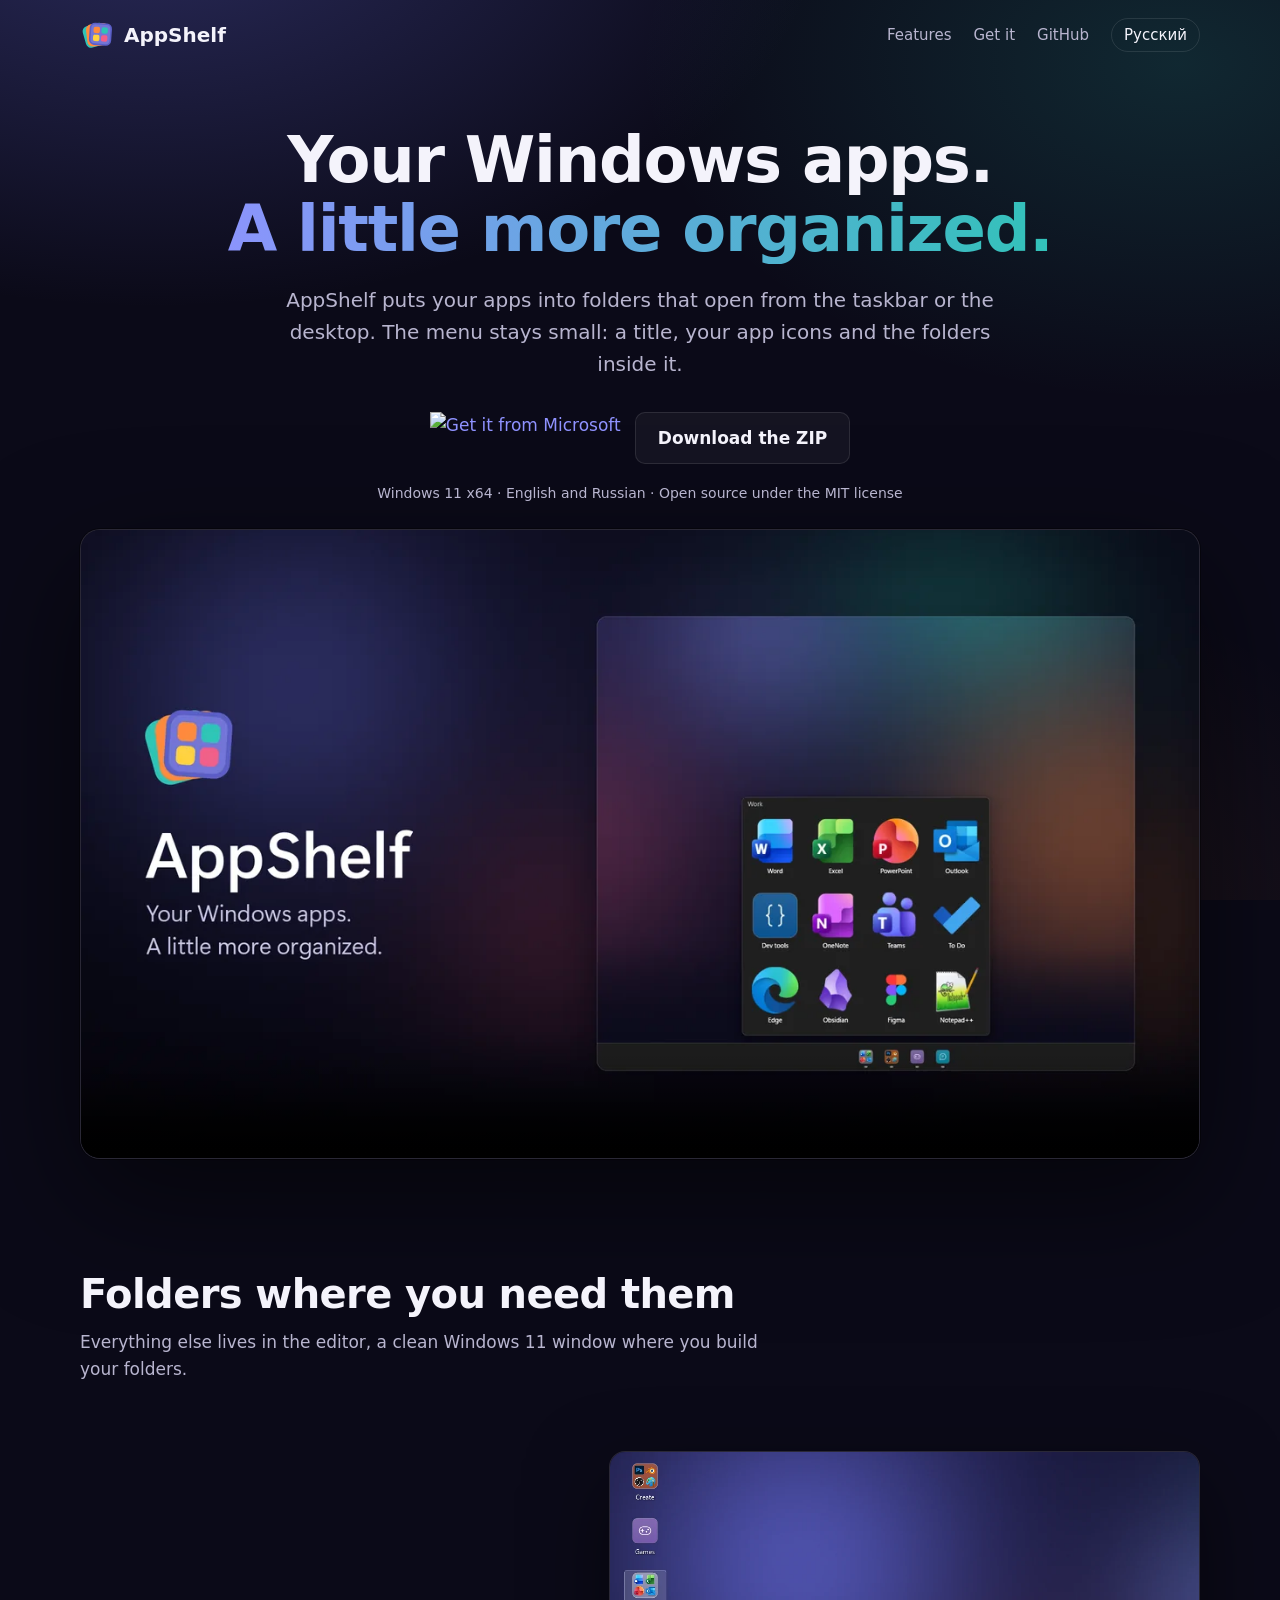
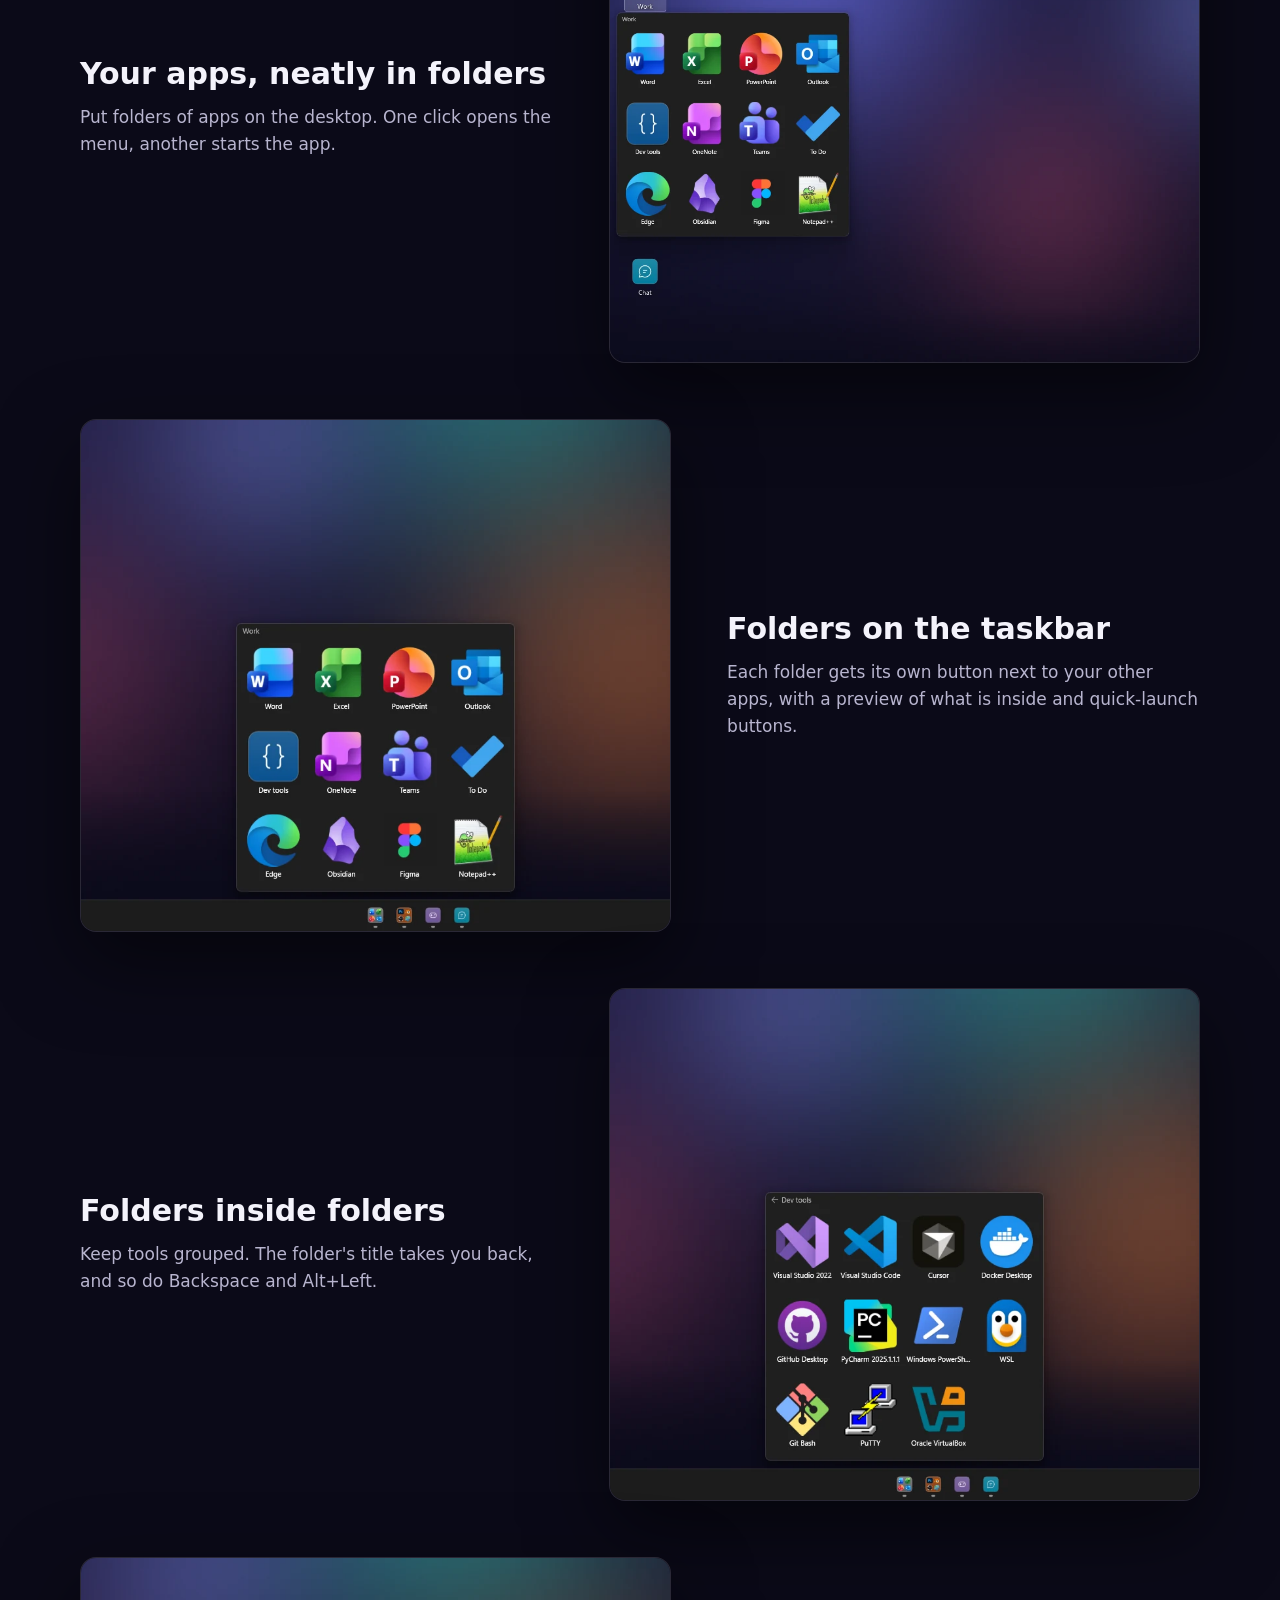
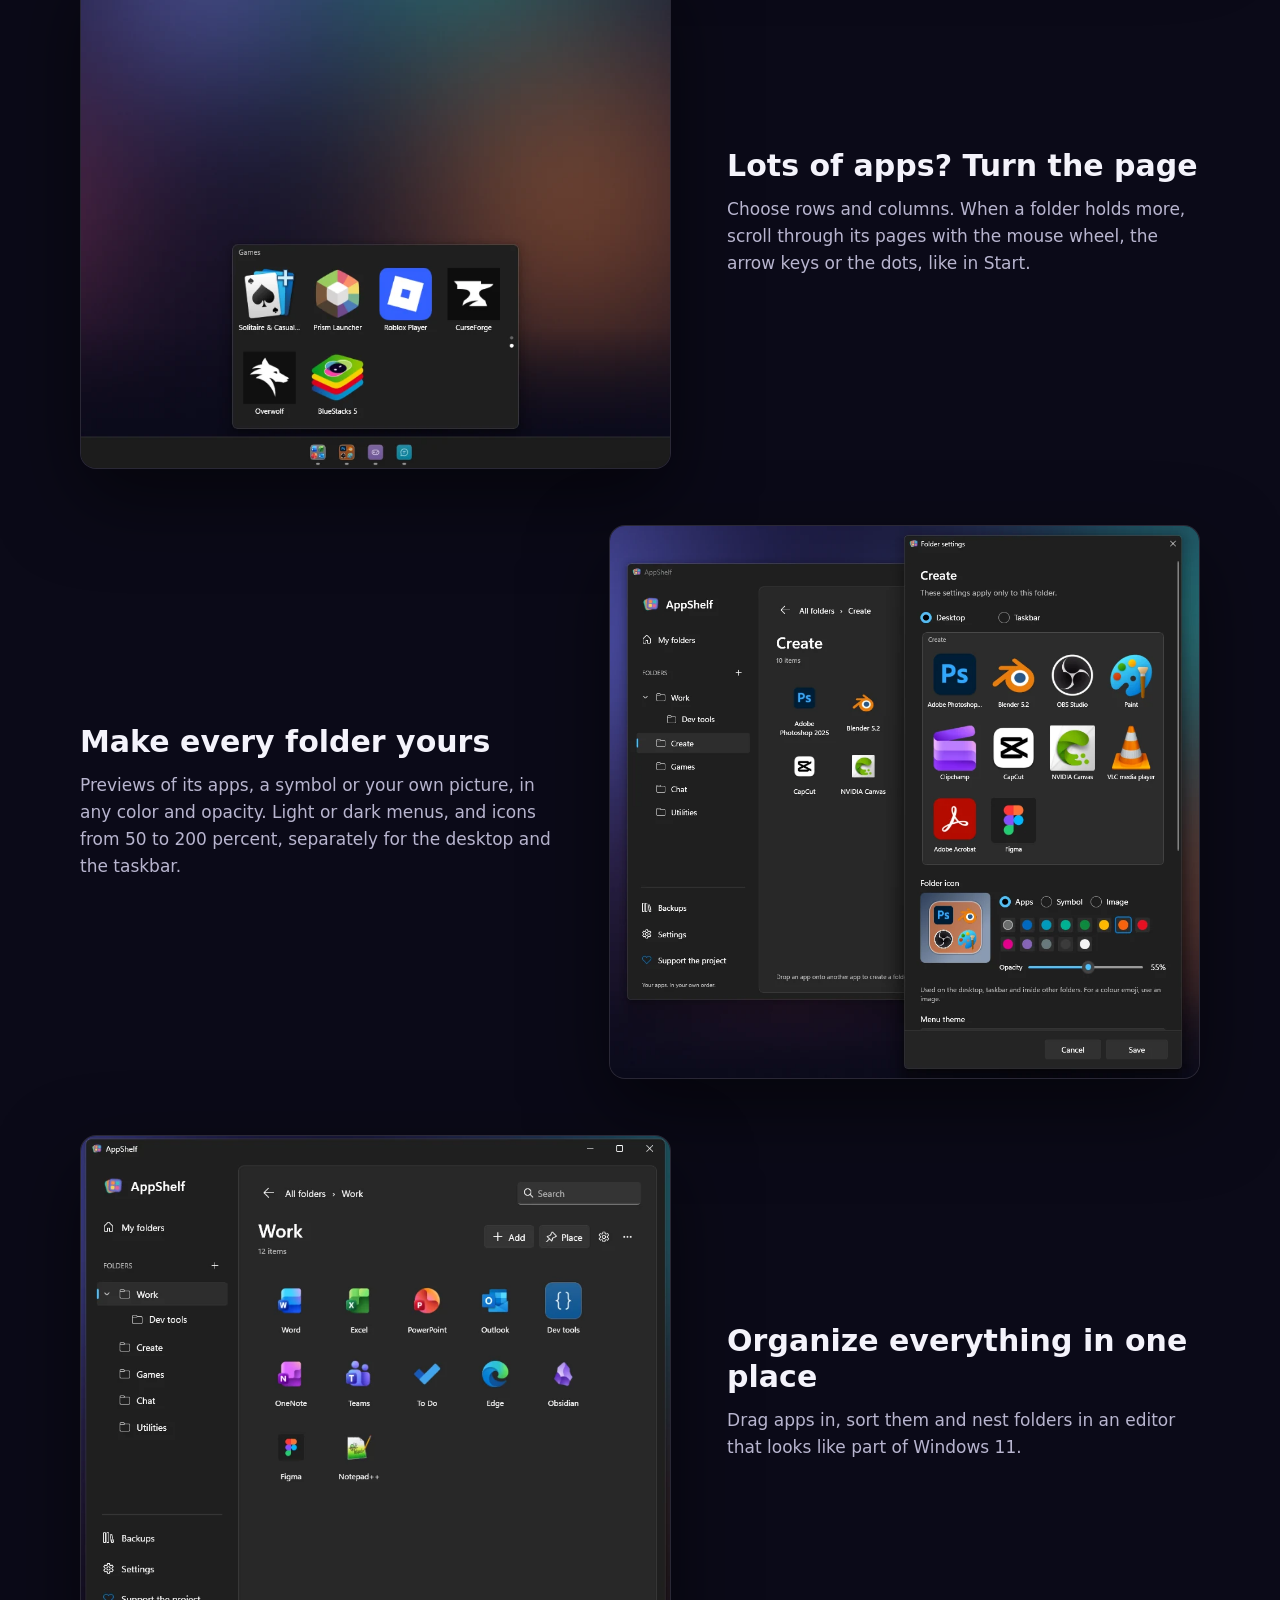
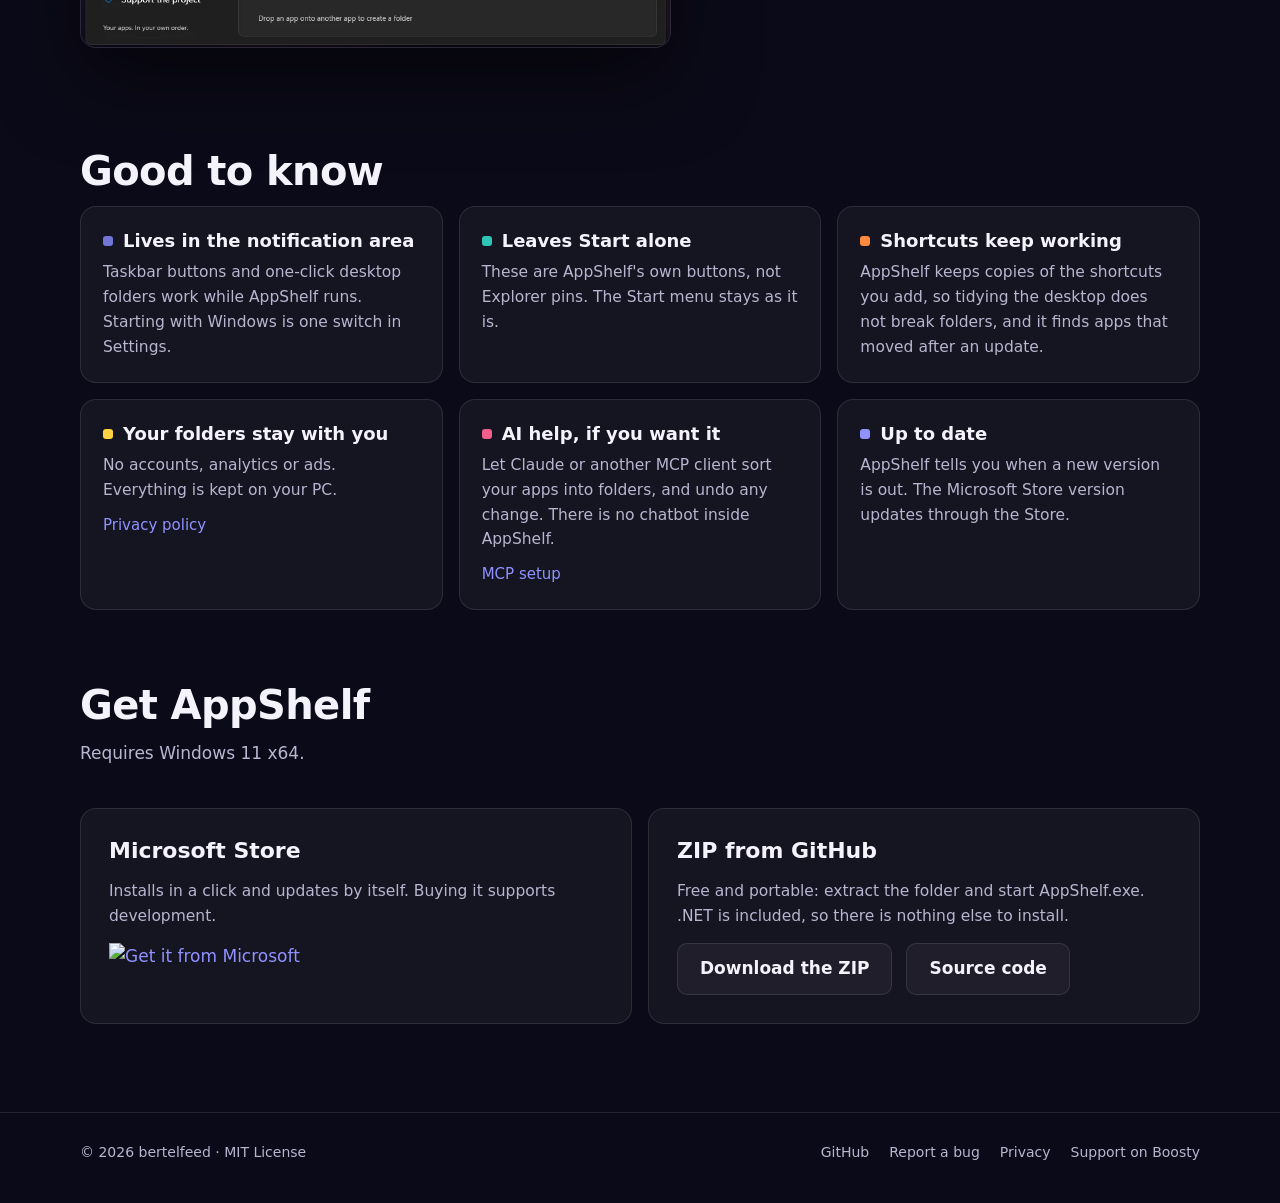
==== site/index.html @ fcc93743 "feat: add the project website and release 0.6.1 - Website in English and Russian (site/), deployed t" ====
<!doctype html>
<html lang="en">
<head>
  <meta charset="utf-8">
  <meta name="viewport" content="width=device-width, initial-scale=1">
  <title>AppShelf — app folders for the Windows 11 taskbar and desktop</title>
  <meta name="description" content="Put your Windows apps into folders that open from the taskbar or the desktop. Nested folders, pages, your own icons and colors.">
  <meta name="theme-color" content="#0b0a18">
  <link rel="icon" href="assets/appshelf.svg" type="image/svg+xml">
  <link rel="alternate" hreflang="en" href="https://bertelfeed.github.io/AppShelf/">
  <link rel="alternate" hreflang="ru" href="https://bertelfeed.github.io/AppShelf/ru/">
  <meta property="og:title" content="AppShelf">
  <meta property="og:description" content="Your Windows apps. A little more organized.">
  <meta property="og:image" content="https://bertelfeed.github.io/AppShelf/assets/en/promo.webp">
  <script>
    // First visit follows the browser language; a choice made with the switch wins from then on.
    (function () {
      var chosen = null;
      try { chosen = localStorage.getItem("appshelf-lang"); } catch (e) { /* storage blocked */ }
      if (chosen === "ru" || (!chosen && /^ru\b/i.test(navigator.language || ""))) location.replace("ru/");
    })();
  </script>
  <link rel="stylesheet" href="assets/site.css">
</head>
<body>
  <header class="wrap top">
    <a class="brand" href="./"><img src="assets/appshelf.svg" alt="">AppShelf</a>
    <nav>
      <a class="section" href="#features">Features</a>
      <a class="section" href="#get">Get it</a>
      <a class="section" href="https://github.com/bertelfeed/AppShelf">GitHub</a>
      <a class="lang" href="ru/" data-lang="ru" hreflang="ru" lang="ru">Русский</a>
    </nav>
  </header>

  <main>
    <div class="wrap hero">
      <h1>Your Windows apps. <span>A little more organized.</span></h1>
      <p class="lead">AppShelf puts your apps into folders that open from the taskbar or the desktop. The menu stays small: a title, your app icons and the folders inside it.</p>
      <div class="actions">
        <a class="store-badge" href="https://apps.microsoft.com/detail/9PBGTGLG9RD8"><img src="https://get.microsoft.com/images/en-us%20dark.svg" alt="Get it from Microsoft" width="191" height="52"></a>
        <a class="button" href="https://github.com/bertelfeed/AppShelf/releases/latest">Download the ZIP</a>
      </div>
      <p class="note">Windows 11 x64 · English and Russian · Open source under the MIT license</p>
      <div class="video">
        <video src="assets/en/promo.mp4" poster="assets/en/promo.webp" autoplay muted loop playsinline controls preload="metadata" aria-label="AppShelf video"></video>
      </div>
    </div>

    <section id="features" class="wrap">
      <h2>Folders where you need them</h2>
      <p class="intro">Everything else lives in the editor, a clean Windows 11 window where you build your folders.</p>
      <div class="features">
        <article class="feature">
          <div class="copy">
            <h3>Your apps, neatly in folders</h3>
            <p>Put folders of apps on the desktop. One click opens the menu, another starts the app.</p>
          </div>
          <div class="shot"><img src="assets/en/desktop.webp" alt="The Work folder open on the Windows 11 desktop" width="1078" height="934" loading="lazy"></div>
        </article>
        <article class="feature">
          <div class="copy">
            <h3>Folders on the taskbar</h3>
            <p>Each folder gets its own button next to your other apps, with a preview of what is inside and quick-launch buttons.</p>
          </div>
          <div class="shot"><img src="assets/en/taskbar.webp" alt="A folder menu above the Windows 11 taskbar" width="900" height="780" loading="lazy"></div>
        </article>
        <article class="feature">
          <div class="copy">
            <h3>Folders inside folders</h3>
            <p>Keep tools grouped. The folder's title takes you back, and so do Backspace and Alt+Left.</p>
          </div>
          <div class="shot"><img src="assets/en/nested.webp" alt="The Dev tools folder opened inside Work" width="900" height="780" loading="lazy"></div>
        </article>
        <article class="feature">
          <div class="copy">
            <h3>Lots of apps? Turn the page</h3>
            <p>Choose rows and columns. When a folder holds more, scroll through its pages with the mouse wheel, the arrow keys or the dots, like in Start.</p>
          </div>
          <div class="shot"><img src="assets/en/pages.webp" alt="A Games folder with page dots" width="900" height="780" loading="lazy"></div>
        </article>
        <article class="feature">
          <div class="copy">
            <h3>Make every folder yours</h3>
            <p>Previews of its apps, a symbol or your own picture, in any color and opacity. Light or dark menus, and icons from 50 to 200 percent, separately for the desktop and the taskbar.</p>
          </div>
          <div class="shot"><img src="assets/en/style.webp" alt="Folder settings: layout, icon and color" width="1042" height="977" loading="lazy"></div>
        </article>
        <article class="feature">
          <div class="copy">
            <h3>Organize everything in one place</h3>
            <p>Drag apps in, sort them and nest folders in an editor that looks like part of Windows 11.</p>
          </div>
          <div class="shot"><img src="assets/en/editor.webp" alt="The AppShelf editor with the Work folder" width="900" height="780" loading="lazy"></div>
        </article>
      </div>
    </section>

    <section class="wrap">
      <h2>Good to know</h2>
      <div class="cards">
        <div class="card">
          <h3><span class="dot" style="background:var(--accent)"></span>Lives in the notification area</h3>
          <p>Taskbar buttons and one-click desktop folders work while AppShelf runs. Starting with Windows is one switch in Settings.</p>
        </div>
        <div class="card">
          <h3><span class="dot" style="background:var(--teal)"></span>Leaves Start alone</h3>
          <p>These are AppShelf's own buttons, not Explorer pins. The Start menu stays as it is.</p>
        </div>
        <div class="card">
          <h3><span class="dot" style="background:var(--orange)"></span>Shortcuts keep working</h3>
          <p>AppShelf keeps copies of the shortcuts you add, so tidying the desktop does not break folders, and it finds apps that moved after an update.</p>
        </div>
        <div class="card">
          <h3><span class="dot" style="background:#ffd23f"></span>Your folders stay with you</h3>
          <p>No accounts, analytics or ads. Everything is kept on your PC.</p>
          <a class="more" href="https://github.com/bertelfeed/AppShelf/blob/main/PRIVACY.md">Privacy policy</a>
        </div>
        <div class="card">
          <h3><span class="dot" style="background:#f25f8a"></span>AI help, if you want it</h3>
          <p>Let Claude or another MCP client sort your apps into folders, and undo any change. There is no chatbot inside AppShelf.</p>
          <a class="more" href="https://github.com/bertelfeed/AppShelf/blob/main/MCP.md">MCP setup</a>
        </div>
        <div class="card">
          <h3><span class="dot" style="background:var(--accent-strong)"></span>Up to date</h3>
          <p>AppShelf tells you when a new version is out. The Microsoft Store version updates through the Store.</p>
        </div>
      </div>
    </section>

    <section id="get" class="wrap">
      <h2>Get AppShelf</h2>
      <p class="intro">Requires Windows 11 x64.</p>
      <div class="get">
        <div class="card">
          <h3>Microsoft Store</h3>
          <p>Installs in a click and updates by itself. Buying it supports development.</p>
          <div class="actions">
            <a class="store-badge" href="https://apps.microsoft.com/detail/9PBGTGLG9RD8"><img src="https://get.microsoft.com/images/en-us%20dark.svg" alt="Get it from Microsoft" width="191" height="52" loading="lazy"></a>
          </div>
        </div>
        <div class="card">
          <h3>ZIP from GitHub</h3>
          <p>Free and portable: extract the folder and start AppShelf.exe. .NET is included, so there is nothing else to install.</p>
          <div class="actions">
            <a class="button" href="https://github.com/bertelfeed/AppShelf/releases/latest">Download the ZIP</a>
            <a class="button" href="https://github.com/bertelfeed/AppShelf">Source code</a>
          </div>
        </div>
      </div>
    </section>
  </main>

  <footer>
    <div class="wrap">
      <span>© 2026 bertelfeed · MIT License</span>
      <nav>
        <a href="https://github.com/bertelfeed/AppShelf">GitHub</a>
        <a href="https://github.com/bertelfeed/AppShelf/issues/new/choose">Report a bug</a>
        <a href="https://github.com/bertelfeed/AppShelf/blob/main/PRIVACY.md">Privacy</a>
        <a href="https://boosty.to/bertelfeed/donate">Support on Boosty</a>
      </nav>
    </div>
  </footer>
  <script src="assets/site.js"></script>
</body>
</html>
---- site/assets/site.css ----
/* AppShelf website: one dark theme, the colors of the Store media and the app icon. */
:root {
  color-scheme: dark;
  --bg: #0b0a18;
  --surface: rgba(255, 255, 255, 0.045);
  --surface-hover: rgba(255, 255, 255, 0.075);
  --line: rgba(255, 255, 255, 0.1);
  --text: #f4f3fb;
  --muted: #b8b5cf;
  --accent: #7376d6;
  --accent-strong: #8f92ff;
  --teal: #2ec4b6;
  --orange: #ff8a3d;
  --radius: 16px;
  --font: "Segoe UI Variable Text", "Segoe UI", system-ui, -apple-system, sans-serif;
  --display: "Segoe UI Variable Display", "Segoe UI", system-ui, -apple-system, sans-serif;
}

* { box-sizing: border-box; }
html { scroll-behavior: smooth; }
@media (prefers-reduced-motion: reduce) { html { scroll-behavior: auto; } }

body {
  margin: 0;
  background:
    radial-gradient(60rem 36rem at 12% -6rem, rgba(91, 95, 199, 0.38), transparent 70%),
    radial-gradient(48rem 30rem at 92% 4rem, rgba(46, 196, 182, 0.16), transparent 70%),
    radial-gradient(50rem 40rem at 70% 110%, rgba(255, 138, 61, 0.12), transparent 70%),
    var(--bg);
  background-attachment: fixed;
  color: var(--text);
  font: 17px/1.6 var(--font);
  -webkit-font-smoothing: antialiased;
}

a { color: var(--accent-strong); text-decoration: none; }
a:hover { text-decoration: underline; }
img, video { display: block; max-width: 100%; }
:focus-visible { outline: 2px solid var(--accent-strong); outline-offset: 3px; border-radius: 6px; }

.wrap { width: min(1120px, 100% - 32px); margin-inline: auto; }

/* Header */
.top { display: flex; align-items: center; justify-content: space-between; gap: 16px; padding: 18px 0; }
.brand { display: flex; align-items: center; gap: 10px; color: var(--text); font: 600 20px var(--display); }
.brand:hover { text-decoration: none; }
.brand img { width: 34px; height: 34px; }
.top nav { display: flex; align-items: center; gap: 22px; font-size: 15px; }
.top nav a { color: var(--muted); }
.top nav a:hover { color: var(--text); text-decoration: none; }
.top nav .lang { color: var(--text); border: 1px solid var(--line); border-radius: 999px; padding: 4px 12px; }
@media (max-width: 640px) { .top nav .section { display: none; } }

/* Hero */
.hero { text-align: center; padding: 56px 0 40px; }
.hero h1 { font: 650 clamp(36px, 6vw, 64px)/1.08 var(--display); letter-spacing: -0.02em; margin: 0 auto 20px; max-width: 14em; }
.hero h1 span { display: block; background: linear-gradient(90deg, var(--accent-strong), var(--teal)); -webkit-background-clip: text; background-clip: text; color: transparent; }
.hero .lead { color: var(--muted); font-size: clamp(17px, 2.2vw, 20px); max-width: 36em; margin: 0 auto 32px; }
.actions { display: flex; flex-wrap: wrap; align-items: center; justify-content: center; gap: 14px; }
.store-badge img { height: 52px; width: auto; }
.button { display: inline-flex; align-items: center; gap: 8px; height: 52px; padding: 0 22px; border-radius: 10px;
  background: var(--surface); border: 1px solid var(--line); color: var(--text); font-weight: 600; }
.button:hover { background: var(--surface-hover); text-decoration: none; }
.note { color: var(--muted); font-size: 14px; margin-top: 18px; }

.video { margin: 24px auto 0; border-radius: 20px; overflow: hidden; border: 1px solid var(--line);
  box-shadow: 0 40px 120px rgba(0, 0, 0, 0.55), 0 0 0 1px rgba(0, 0, 0, 0.4); aspect-ratio: 16 / 9; background: #12101f; }
.video video { width: 100%; height: 100%; object-fit: cover; }

/* Sections */
section { padding: 72px 0 0; }
h2 { font: 650 clamp(28px, 4vw, 40px)/1.15 var(--display); letter-spacing: -0.015em; margin: 0 0 12px; }
.intro { color: var(--muted); max-width: 40em; margin: 0 0 40px; }

.feature { display: grid; grid-template-columns: 1fr 1.25fr; align-items: center; gap: 56px; padding: 28px 0; }
.feature:nth-child(even) { grid-template-columns: 1.25fr 1fr; }
.feature:nth-child(even) .copy { order: 2; }
.feature h3 { font: 650 clamp(22px, 2.8vw, 30px)/1.2 var(--display); margin: 0 0 12px; }
.feature p { color: var(--muted); margin: 0; }
.shot { border-radius: var(--radius); overflow: hidden; border: 1px solid var(--line);
  box-shadow: 0 30px 80px rgba(0, 0, 0, 0.5); background: #12101f; }
.shot img { width: 100%; height: auto; }
@media (max-width: 820px) {
  .feature, .feature:nth-child(even) { grid-template-columns: 1fr; gap: 20px; padding: 20px 0; }
  .feature:nth-child(even) .copy { order: 0; }
}

.cards { display: grid; grid-template-columns: repeat(3, 1fr); gap: 16px; }
@media (max-width: 900px) { .cards { grid-template-columns: repeat(2, 1fr); } }
@media (max-width: 600px) { .cards { grid-template-columns: 1fr; } }
.card { background: var(--surface); border: 1px solid var(--line); border-radius: var(--radius); padding: 22px; }
.card h3 { font: 600 18px/1.3 var(--display); margin: 0 0 8px; }
.card p { color: var(--muted); font-size: 15.5px; margin: 0; }
.card .more { display: inline-block; margin-top: 10px; font-size: 15px; }
.dot { width: 10px; height: 10px; border-radius: 3px; display: inline-block; margin-right: 10px; vertical-align: 1px; }

.get { display: grid; grid-template-columns: repeat(2, 1fr); gap: 16px; }
@media (max-width: 760px) { .get { grid-template-columns: 1fr; } }
.get .card { padding: 28px; display: flex; flex-direction: column; gap: 14px; }
.get .card h3 { font-size: 22px; margin: 0; }
.get .card .actions { justify-content: flex-start; margin-top: auto; }

footer { margin-top: 88px; padding: 28px 0 40px; border-top: 1px solid var(--line); color: var(--muted); font-size: 14px; }
footer .wrap { display: flex; flex-wrap: wrap; justify-content: space-between; gap: 12px 24px; }
footer nav { display: flex; flex-wrap: wrap; gap: 8px 20px; }
footer a { color: var(--muted); }
footer a:hover { color: var(--text); }
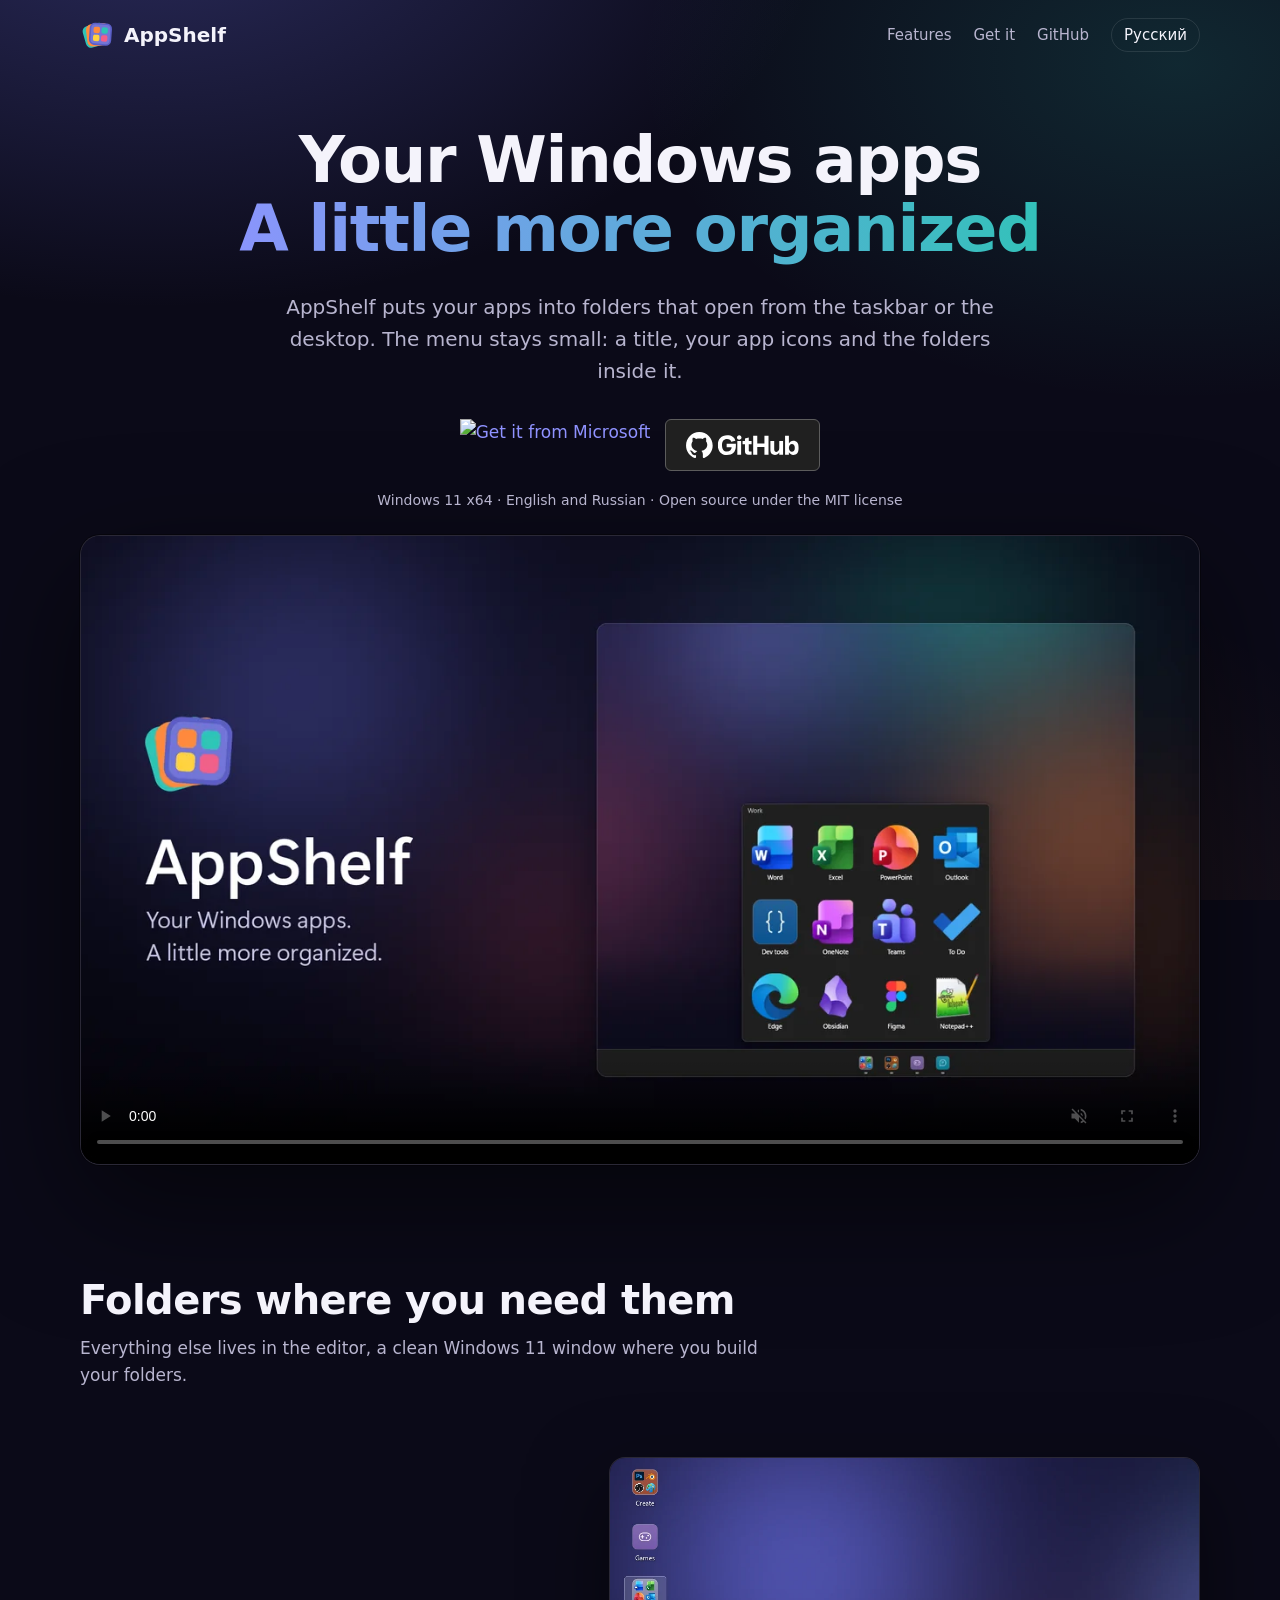
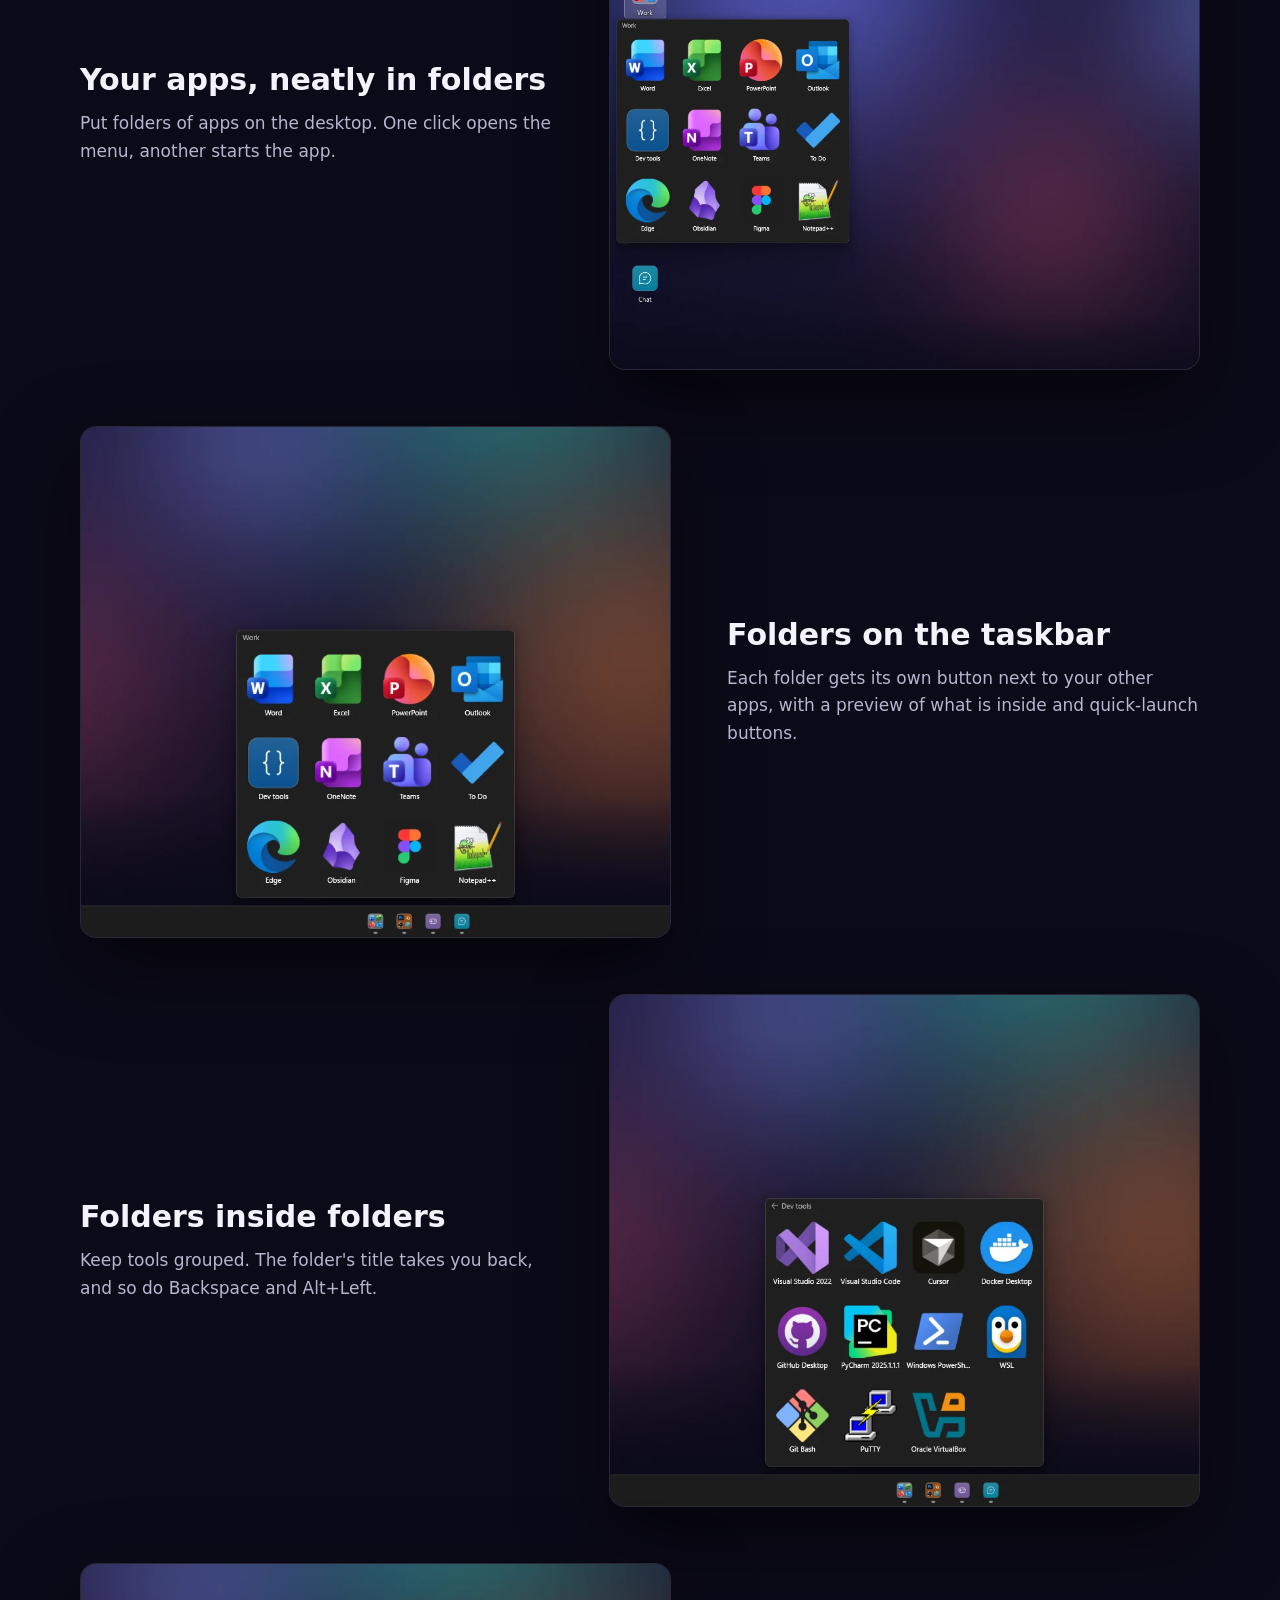
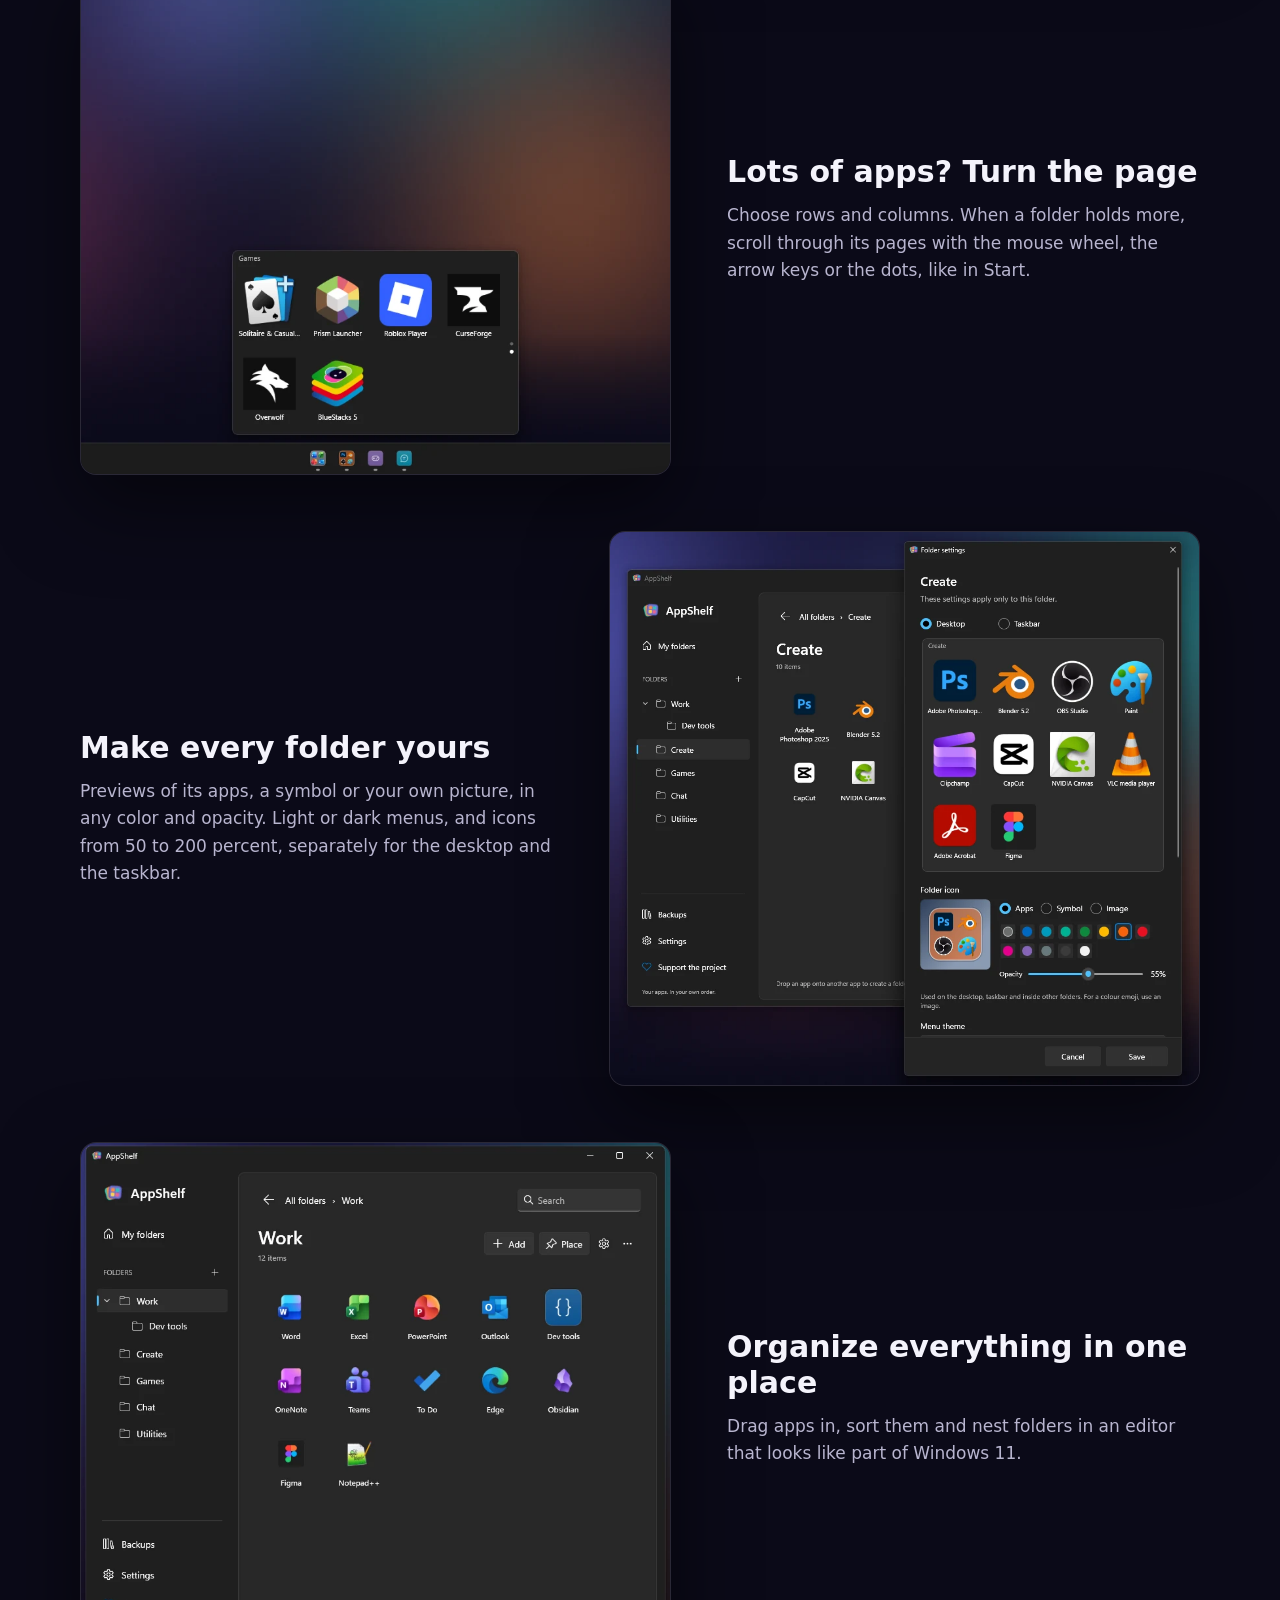
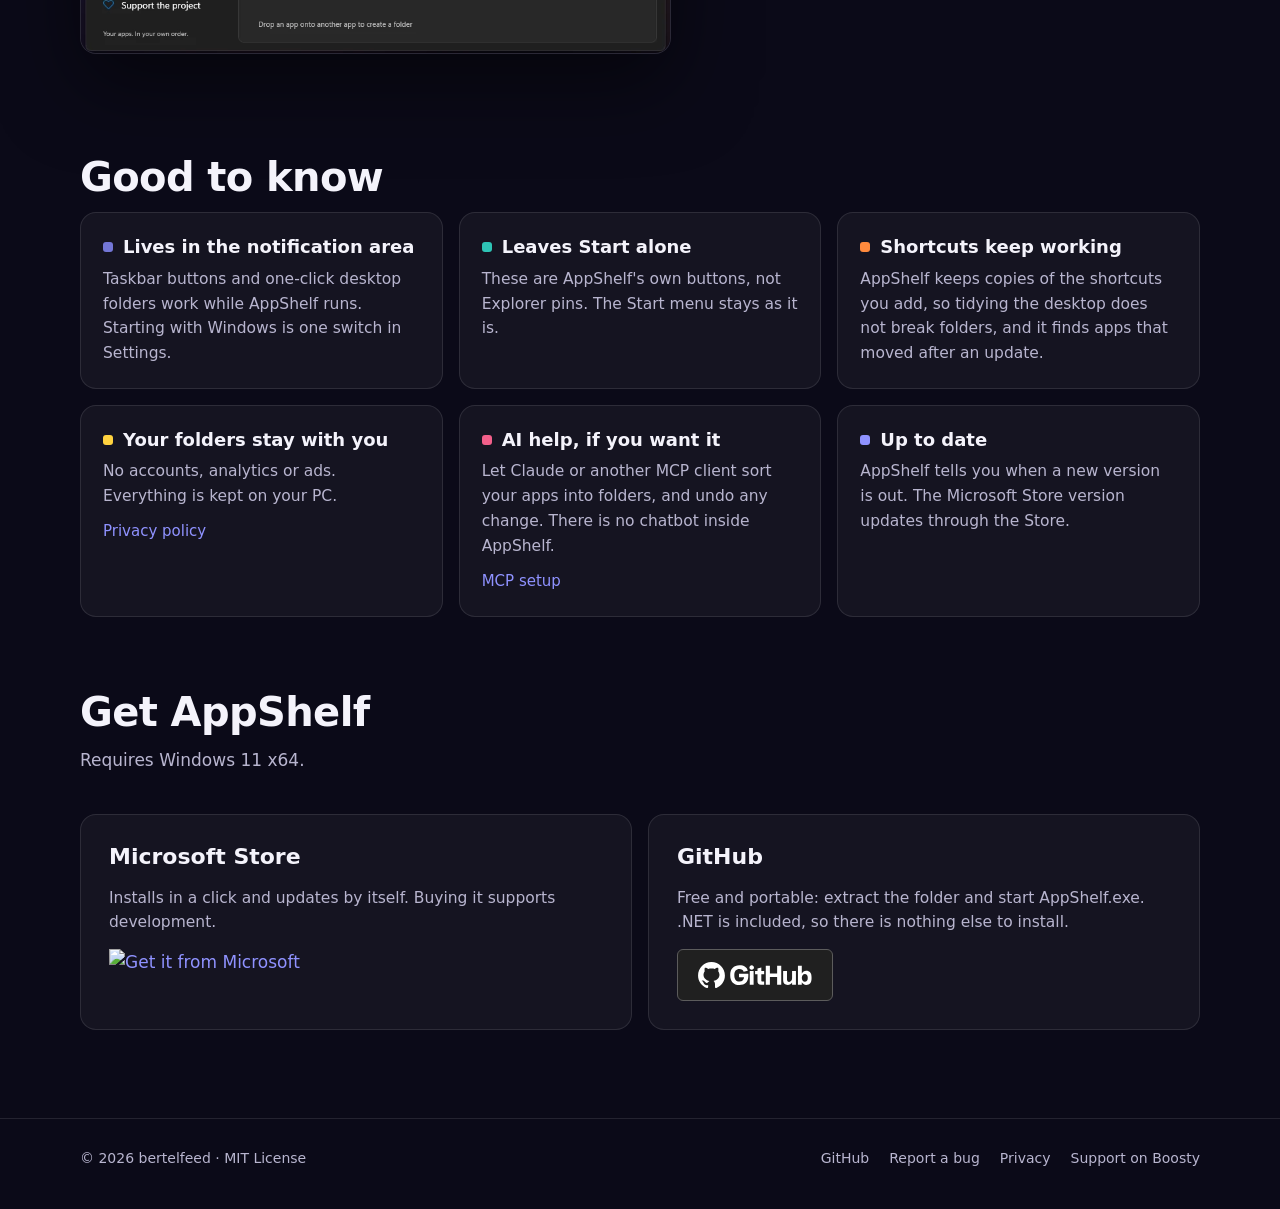
==== commit eacaf45b: "fix(site): GitHub badge instead of the ZIP button, no periods in the title The download buttons use " ====
--- a/site/index.html
+++ b/site/index.html
@@ -35,11 +35,11 @@
 
   <main>
     <div class="wrap hero">
-      <h1>Your Windows apps. <span>A little more organized.</span></h1>
+      <h1>Your Windows apps <span>A little more organized</span></h1>
       <p class="lead">AppShelf puts your apps into folders that open from the taskbar or the desktop. The menu stays small: a title, your app icons and the folders inside it.</p>
       <div class="actions">
         <a class="store-badge" href="https://apps.microsoft.com/detail/9PBGTGLG9RD8"><img src="https://get.microsoft.com/images/en-us%20dark.svg" alt="Get it from Microsoft" width="191" height="52"></a>
-        <a class="button" href="https://github.com/bertelfeed/AppShelf/releases/latest">Download the ZIP</a>
+        <a class="github-badge" href="https://github.com/bertelfeed/AppShelf/releases/latest"><img src="assets/github.svg" alt="Download from GitHub" width="114" height="26"></a>
       </div>
       <p class="note">Windows 11 x64 · English and Russian · Open source under the MIT license</p>
       <div class="video">
@@ -140,11 +140,10 @@
           </div>
         </div>
         <div class="card">
-          <h3>ZIP from GitHub</h3>
+          <h3>GitHub</h3>
           <p>Free and portable: extract the folder and start AppShelf.exe. .NET is included, so there is nothing else to install.</p>
           <div class="actions">
-            <a class="button" href="https://github.com/bertelfeed/AppShelf/releases/latest">Download the ZIP</a>
-            <a class="button" href="https://github.com/bertelfeed/AppShelf">Source code</a>
+            <a class="github-badge" href="https://github.com/bertelfeed/AppShelf/releases/latest"><img src="assets/github.svg" alt="Download from GitHub" width="114" height="26"></a>
           </div>
         </div>
       </div>
--- a/site/assets/site.css
+++ b/site/assets/site.css
@@ -54,10 +54,13 @@
 /* Hero */
 .hero { text-align: center; padding: 56px 0 40px; }
 .hero h1 { font: 650 clamp(36px, 6vw, 64px)/1.08 var(--display); letter-spacing: -0.02em; margin: 0 auto 20px; max-width: 14em; }
-.hero h1 span { display: block; background: linear-gradient(90deg, var(--accent-strong), var(--teal)); -webkit-background-clip: text; background-clip: text; color: transparent; }
+.hero h1 span { display: block; padding-bottom: 0.1em; background: linear-gradient(90deg, var(--accent-strong), var(--teal)); -webkit-background-clip: text; background-clip: text; color: transparent; }
 .hero .lead { color: var(--muted); font-size: clamp(17px, 2.2vw, 20px); max-width: 36em; margin: 0 auto 32px; }
 .actions { display: flex; flex-wrap: wrap; align-items: center; justify-content: center; gap: 14px; }
 .store-badge img { height: 52px; width: auto; }
+.github-badge { display: inline-flex; align-items: center; height: 52px; padding: 0 20px; border-radius: 6px;
+  background: #202020; border: 1px solid #5c5c5c; }
+.github-badge img { height: 26px; width: auto; }
 .button { display: inline-flex; align-items: center; gap: 8px; height: 52px; padding: 0 22px; border-radius: 10px;
   background: var(--surface); border: 1px solid var(--line); color: var(--text); font-weight: 600; }
 .button:hover { background: var(--surface-hover); text-decoration: none; }
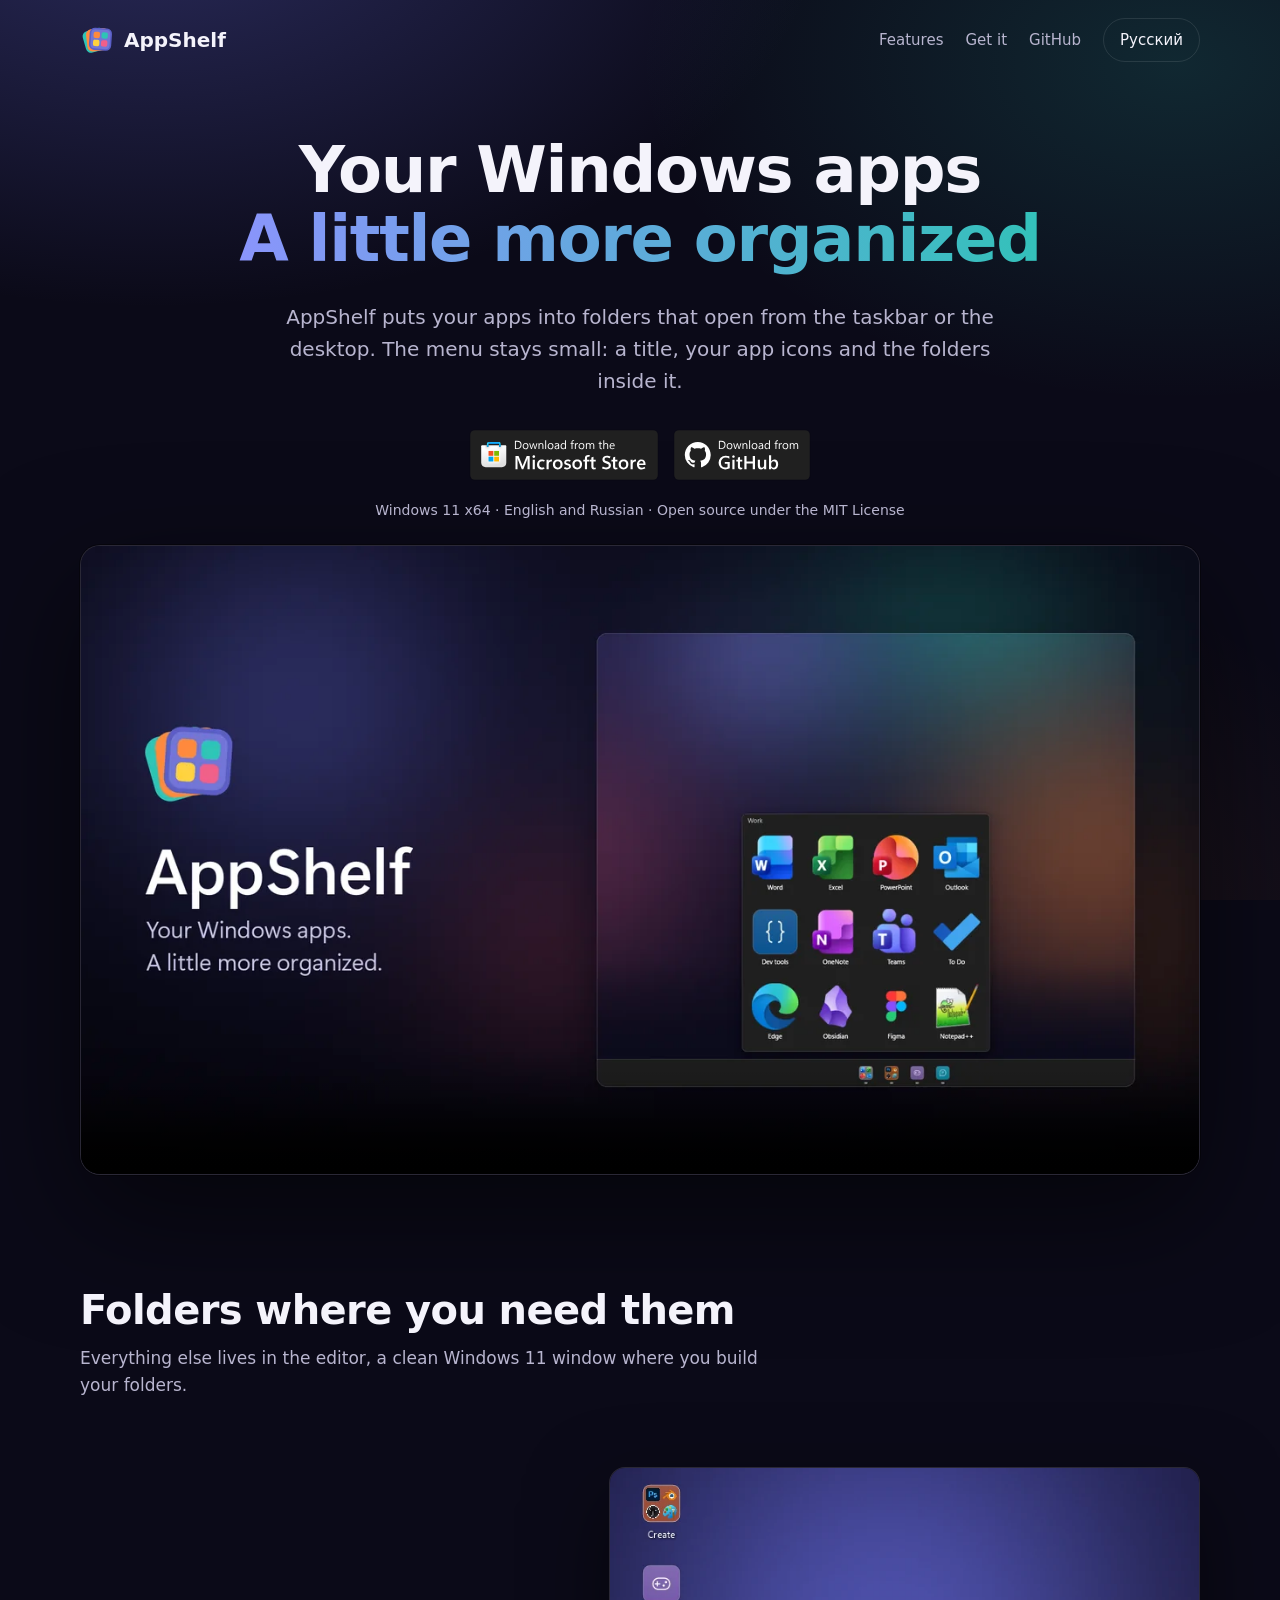
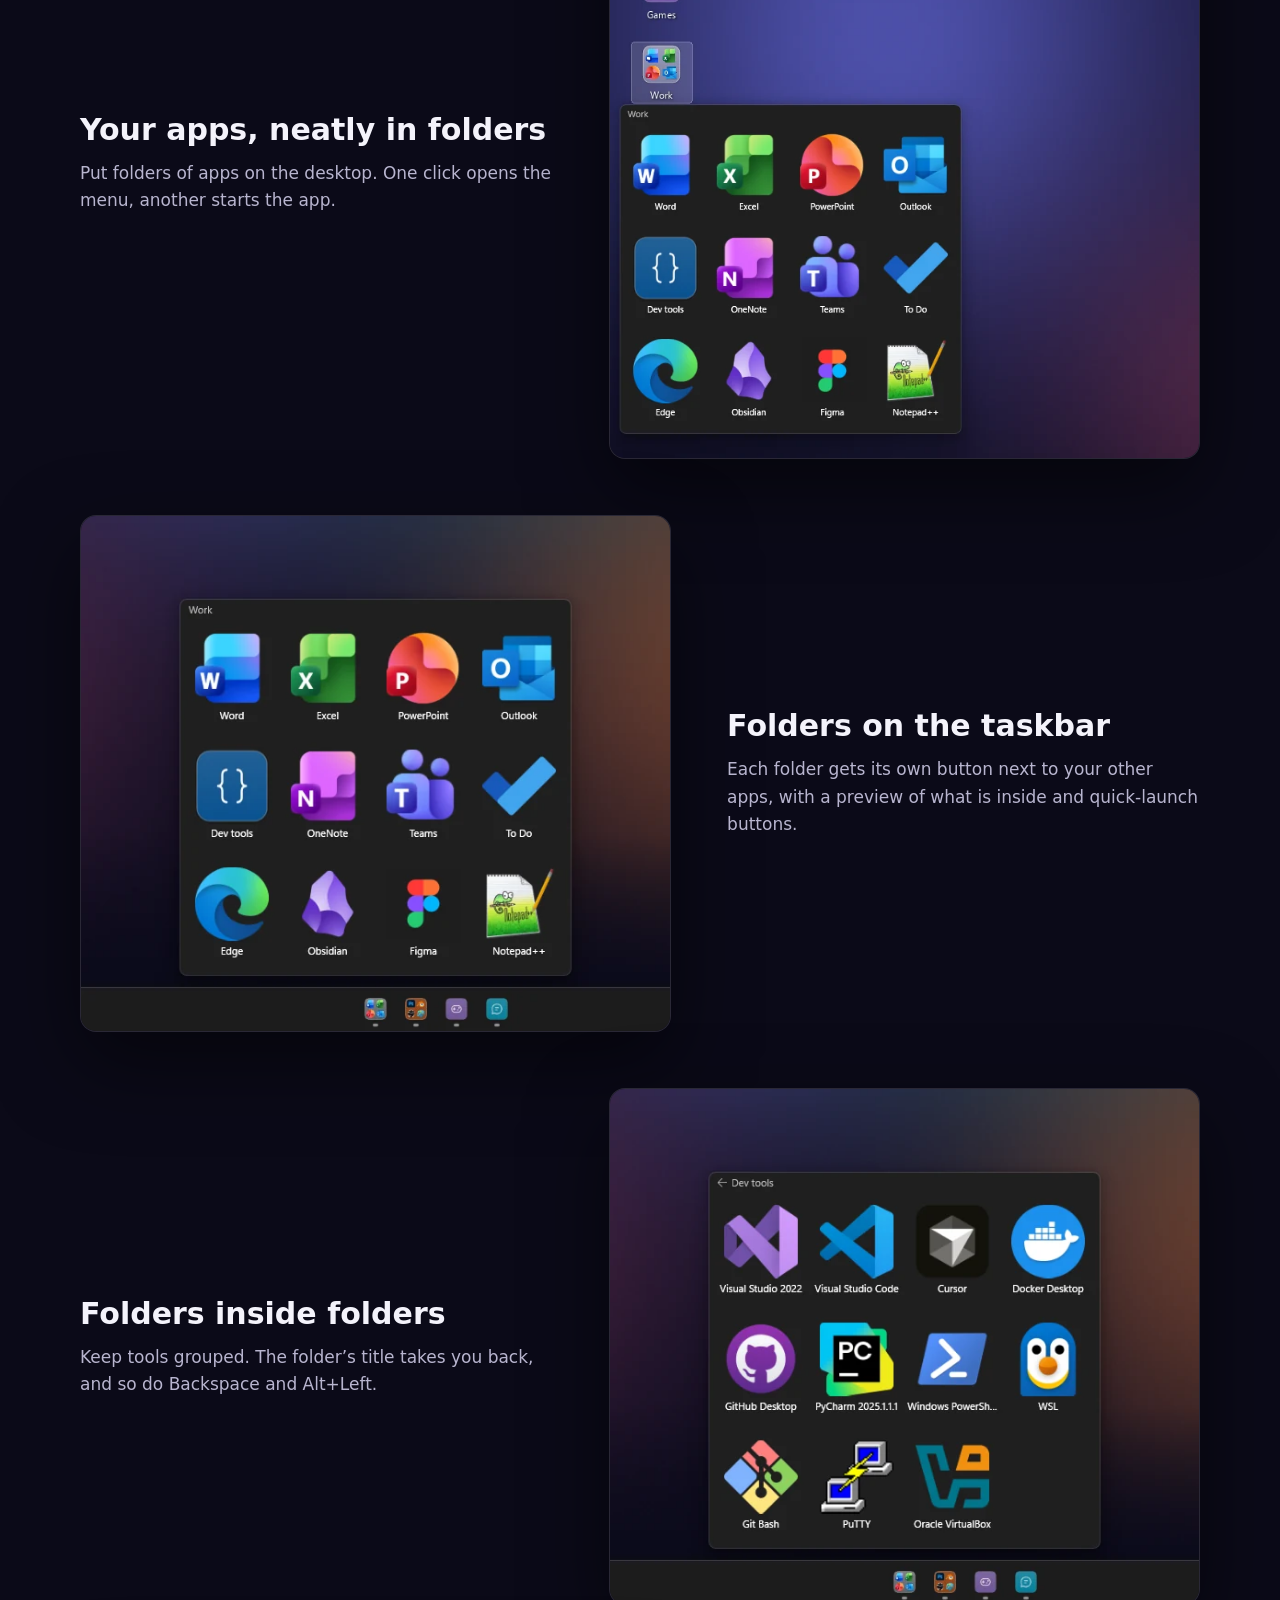
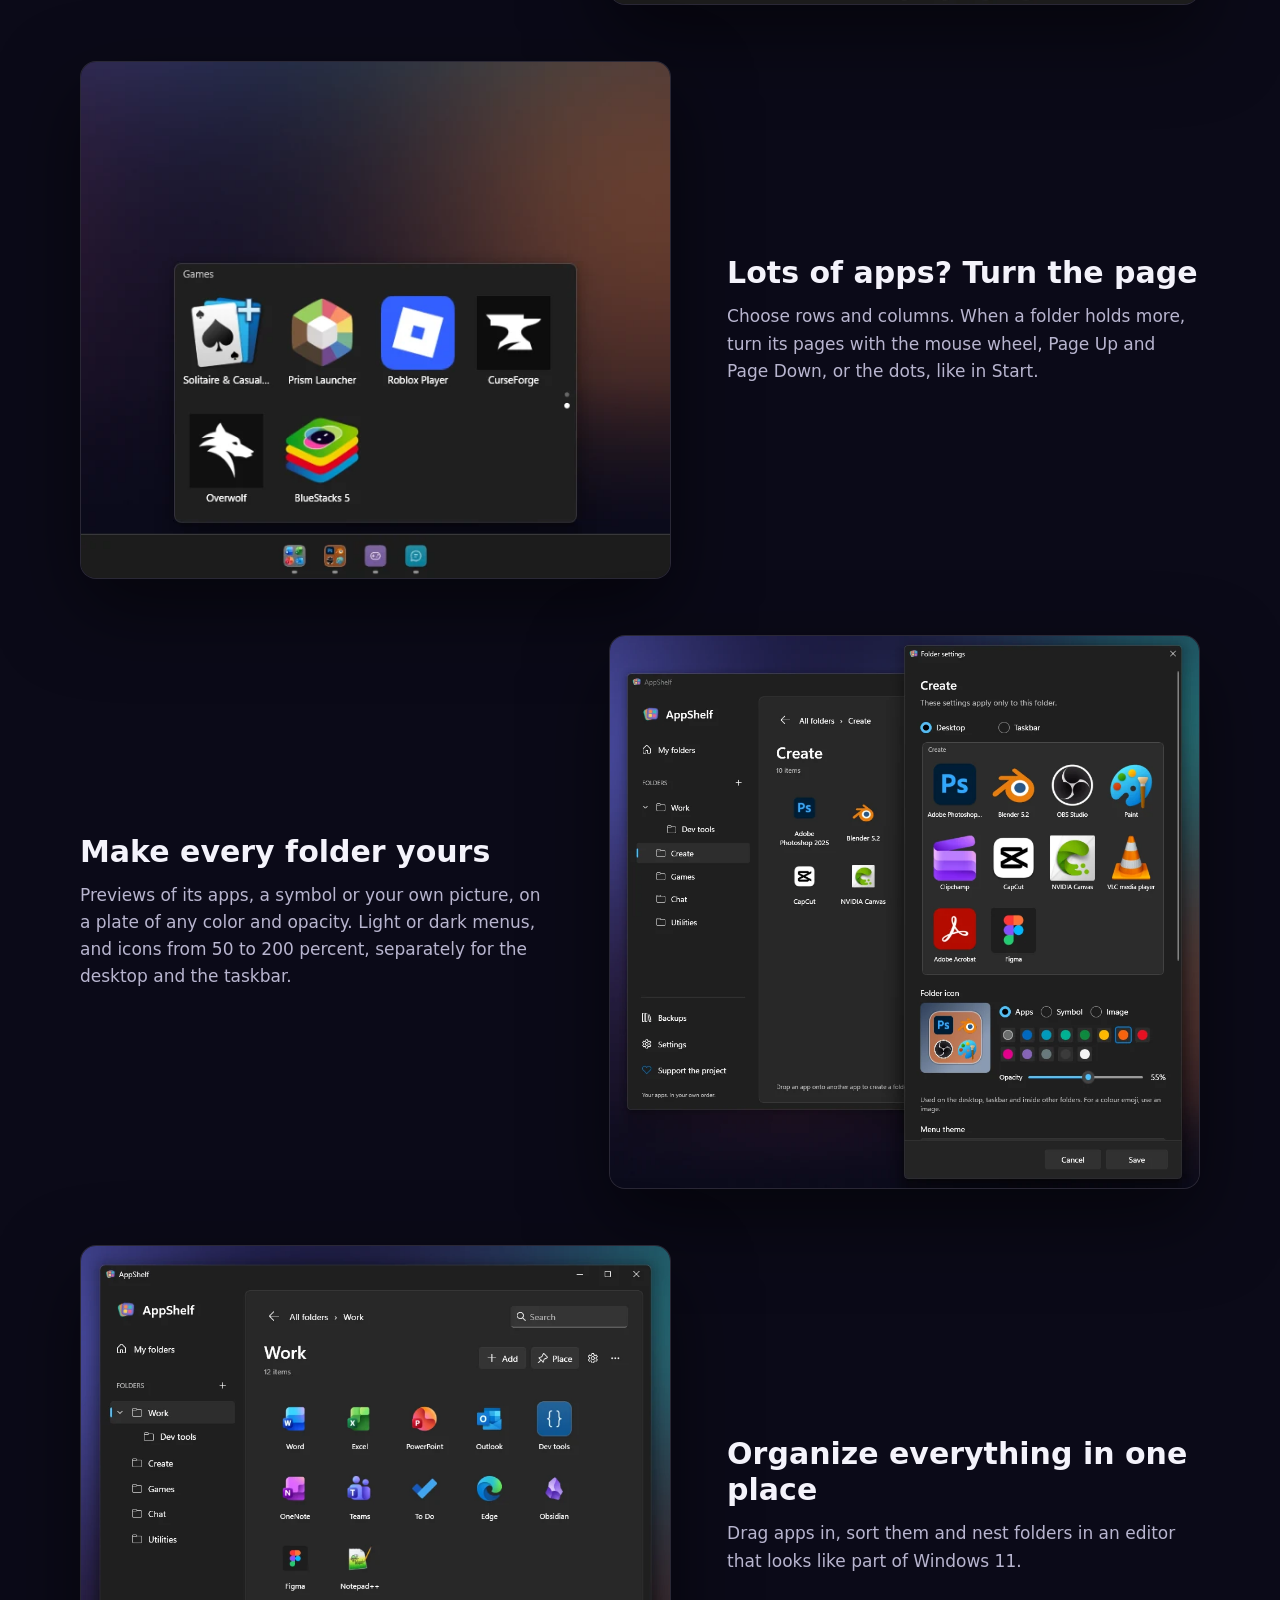
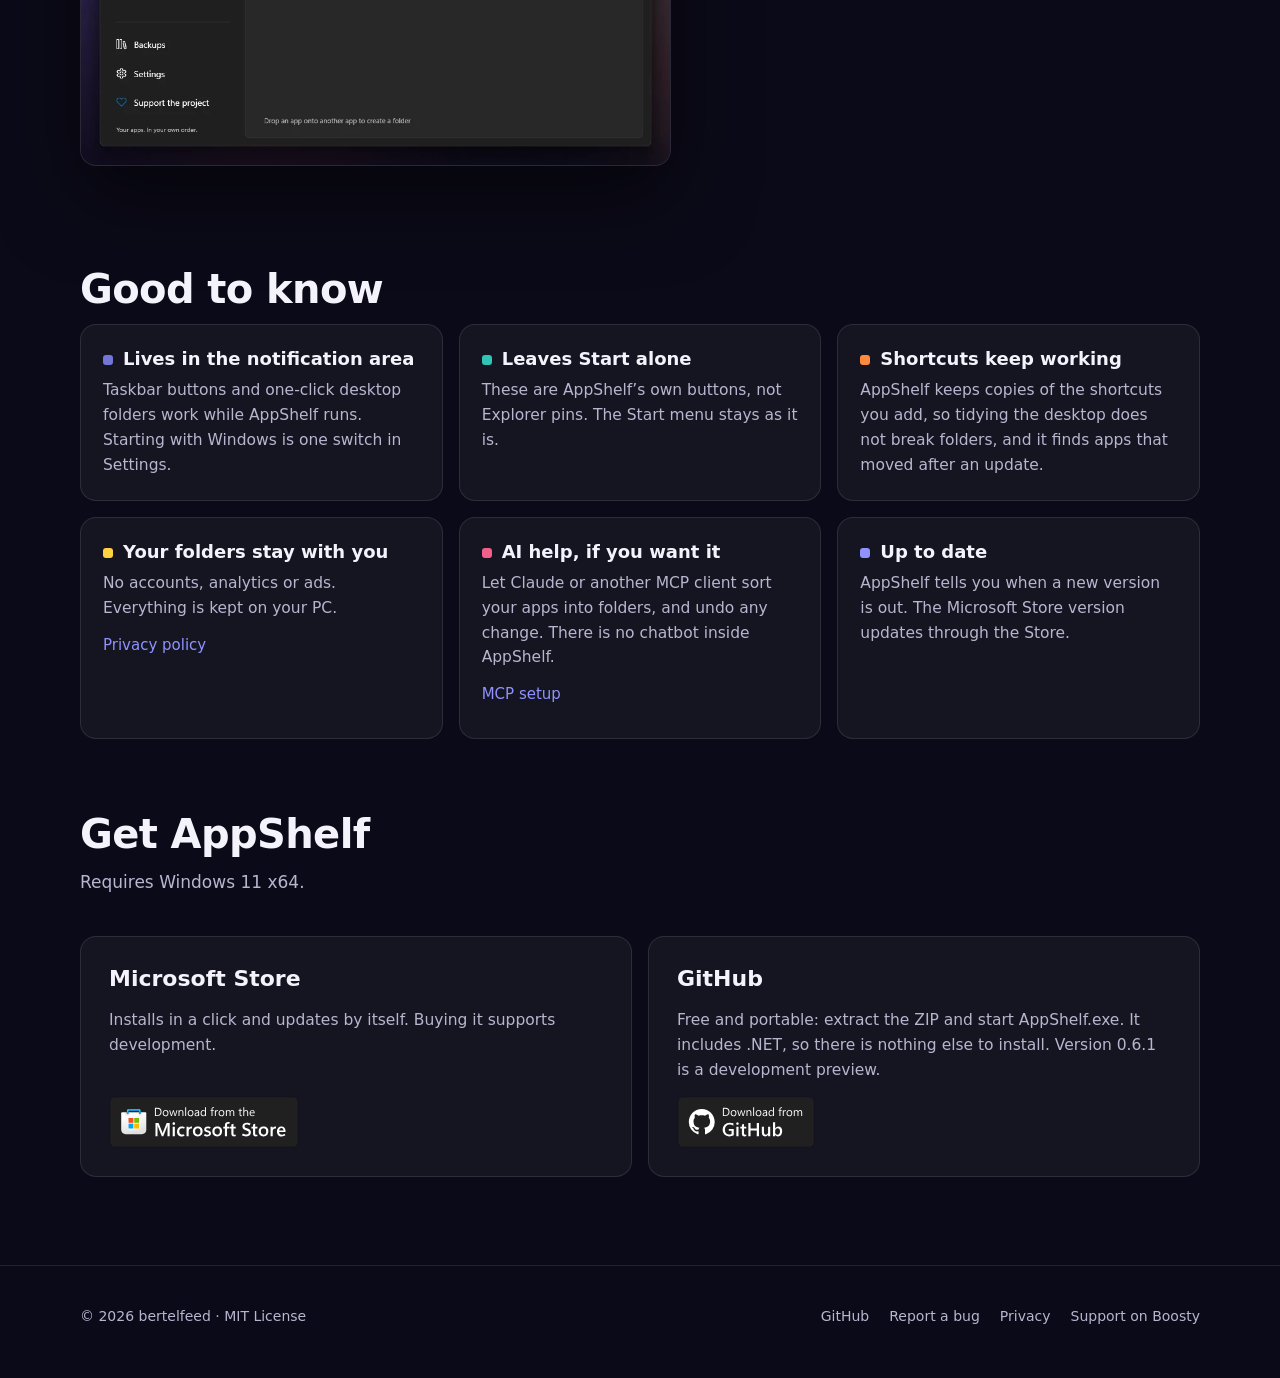
==== commit b2cfacbe: "fix(site): matched download badges, readable screenshots, lighter page After a strict review of both" ====
--- a/site/index.html
+++ b/site/index.html
@@ -7,25 +7,43 @@
   <meta name="description" content="Put your Windows apps into folders that open from the taskbar or the desktop. Nested folders, pages, your own icons and colors.">
   <meta name="theme-color" content="#0b0a18">
   <link rel="icon" href="assets/appshelf.svg" type="image/svg+xml">
+  <link rel="canonical" href="https://bertelfeed.github.io/AppShelf/">
   <link rel="alternate" hreflang="en" href="https://bertelfeed.github.io/AppShelf/">
   <link rel="alternate" hreflang="ru" href="https://bertelfeed.github.io/AppShelf/ru/">
-  <meta property="og:title" content="AppShelf">
-  <meta property="og:description" content="Your Windows apps. A little more organized.">
-  <meta property="og:image" content="https://bertelfeed.github.io/AppShelf/assets/en/promo.webp">
+  <link rel="alternate" hreflang="x-default" href="https://bertelfeed.github.io/AppShelf/">
+  <meta property="og:type" content="website">
+  <meta property="og:site_name" content="AppShelf">
+  <meta property="og:url" content="https://bertelfeed.github.io/AppShelf/">
+  <meta property="og:locale" content="en_US">
+  <meta property="og:locale:alternate" content="ru_RU">
+  <meta property="og:title" content="AppShelf — app folders for the Windows 11 taskbar and desktop">
+  <meta property="og:description" content="Your Windows apps, a little more organized.">
+  <meta property="og:image" content="https://bertelfeed.github.io/AppShelf/assets/en/share.jpg">
+  <meta property="og:image:width" content="1200">
+  <meta property="og:image:height" content="630">
+  <meta property="og:image:alt" content="AppShelf folders on the Windows 11 taskbar and desktop">
+  <meta name="twitter:card" content="summary_large_image">
   <script>
-    // First visit follows the browser language; a choice made with the switch wins from then on.
+    // First visit follows the browser languages; a choice made with the switch wins from then on.
+    // ?lang=en comes from the switch on the Russian page, so English stays reachable even when storage is blocked.
     (function () {
       var chosen = null;
+      if (/[?&]lang=en\b/.test(location.search)) {
+        try { localStorage.setItem("appshelf-lang", "en"); } catch (e) { /* storage blocked */ }
+        return;
+      }
       try { chosen = localStorage.getItem("appshelf-lang"); } catch (e) { /* storage blocked */ }
-      if (chosen === "ru" || (!chosen && /^ru\b/i.test(navigator.language || ""))) location.replace("ru/");
+      var preferred = (navigator.languages && navigator.languages[0]) || navigator.language || "";
+      if (chosen === "ru" || (!chosen && /^ru\b/i.test(preferred))) location.replace("ru/" + location.search + location.hash);
     })();
   </script>
   <link rel="stylesheet" href="assets/site.css">
 </head>
 <body>
+  <a class="skip" href="#main">Skip to content</a>
   <header class="wrap top">
-    <a class="brand" href="./"><img src="assets/appshelf.svg" alt="">AppShelf</a>
-    <nav>
+    <a class="brand" href="#"><img src="assets/appshelf.svg" alt="">AppShelf</a>
+    <nav aria-label="Main">
       <a class="section" href="#features">Features</a>
       <a class="section" href="#get">Get it</a>
       <a class="section" href="https://github.com/bertelfeed/AppShelf">GitHub</a>
@@ -33,65 +51,65 @@
     </nav>
   </header>
 
-  <main>
+  <main id="main">
     <div class="wrap hero">
-      <h1>Your Windows apps <span>A little more organized</span></h1>
+      <h1>Your Windows apps<span class="visually-hidden">. </span> <span class="tagline">A little more organized</span></h1>
       <p class="lead">AppShelf puts your apps into folders that open from the taskbar or the desktop. The menu stays small: a title, your app icons and the folders inside it.</p>
       <div class="actions">
-        <a class="store-badge" href="https://apps.microsoft.com/detail/9PBGTGLG9RD8"><img src="https://get.microsoft.com/images/en-us%20dark.svg" alt="Get it from Microsoft" width="191" height="52"></a>
-        <a class="github-badge" href="https://github.com/bertelfeed/AppShelf/releases/latest"><img src="assets/github.svg" alt="Download from GitHub" width="114" height="26"></a>
+        <a class="badge" href="https://apps.microsoft.com/detail/9PBGTGLG9RD8"><img src="assets/store-en.svg" alt="Download from the Microsoft Store" width="190" height="52"></a>
+        <a class="badge" href="https://github.com/bertelfeed/AppShelf/releases/latest"><img src="assets/github-en.svg" alt="Download from GitHub" width="138" height="52"></a>
       </div>
-      <p class="note">Windows 11 x64 · English and Russian · Open source under the MIT license</p>
+      <p class="note">Windows&nbsp;11 x64 · English and Russian · Open source under the MIT License</p>
       <div class="video">
-        <video src="assets/en/promo.mp4" poster="assets/en/promo.webp" autoplay muted loop playsinline controls preload="metadata" aria-label="AppShelf video"></video>
+        <video src="assets/en/promo.mp4" poster="assets/en/promo.webp" muted loop playsinline controls preload="none" aria-label="AppShelf in action: folders open from the taskbar and the desktop, nested folders, pages and folder settings"></video>
       </div>
     </div>
 
     <section id="features" class="wrap">
       <h2>Folders where you need them</h2>
-      <p class="intro">Everything else lives in the editor, a clean Windows 11 window where you build your folders.</p>
+      <p class="intro">Everything else lives in the editor, a clean Windows&nbsp;11 window where you build your folders.</p>
       <div class="features">
         <article class="feature">
           <div class="copy">
             <h3>Your apps, neatly in folders</h3>
             <p>Put folders of apps on the desktop. One click opens the menu, another starts the app.</p>
           </div>
-          <div class="shot"><img src="assets/en/desktop.webp" alt="The Work folder open on the Windows 11 desktop" width="1078" height="934" loading="lazy"></div>
+          <div class="shot"><img src="assets/en/desktop.webp" alt="The Work folder open on the Windows 11 desktop" width="734" height="734" loading="lazy"></div>
         </article>
         <article class="feature">
           <div class="copy">
             <h3>Folders on the taskbar</h3>
             <p>Each folder gets its own button next to your other apps, with a preview of what is inside and quick-launch buttons.</p>
           </div>
-          <div class="shot"><img src="assets/en/taskbar.webp" alt="A folder menu above the Windows 11 taskbar" width="900" height="780" loading="lazy"></div>
+          <div class="shot"><img src="assets/en/taskbar.webp" alt="A folder menu above the Windows 11 taskbar" width="640" height="560" loading="lazy"></div>
         </article>
         <article class="feature">
           <div class="copy">
             <h3>Folders inside folders</h3>
-            <p>Keep tools grouped. The folder's title takes you back, and so do Backspace and Alt+Left.</p>
+            <p>Keep tools grouped. The folder’s title takes you back, and so do Backspace and Alt+Left.</p>
           </div>
-          <div class="shot"><img src="assets/en/nested.webp" alt="The Dev tools folder opened inside Work" width="900" height="780" loading="lazy"></div>
+          <div class="shot"><img src="assets/en/nested.webp" alt="The Dev tools folder opened inside Work" width="640" height="560" loading="lazy"></div>
         </article>
         <article class="feature">
           <div class="copy">
             <h3>Lots of apps? Turn the page</h3>
-            <p>Choose rows and columns. When a folder holds more, scroll through its pages with the mouse wheel, the arrow keys or the dots, like in Start.</p>
+            <p>Choose rows and columns. When a folder holds more, turn its pages with the mouse wheel, Page&nbsp;Up and Page&nbsp;Down, or the dots, like in Start.</p>
           </div>
-          <div class="shot"><img src="assets/en/pages.webp" alt="A Games folder with page dots" width="900" height="780" loading="lazy"></div>
+          <div class="shot"><img src="assets/en/pages.webp" alt="A Games folder with page dots" width="640" height="560" loading="lazy"></div>
         </article>
         <article class="feature">
           <div class="copy">
             <h3>Make every folder yours</h3>
-            <p>Previews of its apps, a symbol or your own picture, in any color and opacity. Light or dark menus, and icons from 50 to 200 percent, separately for the desktop and the taskbar.</p>
+            <p>Previews of its apps, a symbol or your own picture, on a plate of any color and opacity. Light or dark menus, and icons from 50 to 200&nbsp;percent, separately for the desktop and the taskbar.</p>
           </div>
           <div class="shot"><img src="assets/en/style.webp" alt="Folder settings: layout, icon and color" width="1042" height="977" loading="lazy"></div>
         </article>
         <article class="feature">
           <div class="copy">
             <h3>Organize everything in one place</h3>
-            <p>Drag apps in, sort them and nest folders in an editor that looks like part of Windows 11.</p>
+            <p>Drag apps in, sort them and nest folders in an editor that looks like part of Windows&nbsp;11.</p>
           </div>
-          <div class="shot"><img src="assets/en/editor.webp" alt="The AppShelf editor with the Work folder" width="900" height="780" loading="lazy"></div>
+          <div class="shot"><img src="assets/en/editor.webp" alt="The AppShelf editor with the Work folder" width="946" height="833" loading="lazy"></div>
         </article>
       </div>
     </section>
@@ -105,19 +123,19 @@
         </div>
         <div class="card">
           <h3><span class="dot" style="background:var(--teal)"></span>Leaves Start alone</h3>
-          <p>These are AppShelf's own buttons, not Explorer pins. The Start menu stays as it is.</p>
+          <p>These are AppShelf’s own buttons, not Explorer pins. The Start menu stays as it is.</p>
         </div>
         <div class="card">
           <h3><span class="dot" style="background:var(--orange)"></span>Shortcuts keep working</h3>
           <p>AppShelf keeps copies of the shortcuts you add, so tidying the desktop does not break folders, and it finds apps that moved after an update.</p>
         </div>
         <div class="card">
-          <h3><span class="dot" style="background:#ffd23f"></span>Your folders stay with you</h3>
+          <h3><span class="dot" style="background:var(--yellow)"></span>Your folders stay with you</h3>
           <p>No accounts, analytics or ads. Everything is kept on your PC.</p>
           <a class="more" href="https://github.com/bertelfeed/AppShelf/blob/main/PRIVACY.md">Privacy policy</a>
         </div>
         <div class="card">
-          <h3><span class="dot" style="background:#f25f8a"></span>AI help, if you want it</h3>
+          <h3><span class="dot" style="background:var(--pink)"></span>AI help, if you want it</h3>
           <p>Let Claude or another MCP client sort your apps into folders, and undo any change. There is no chatbot inside AppShelf.</p>
           <a class="more" href="https://github.com/bertelfeed/AppShelf/blob/main/MCP.md">MCP setup</a>
         </div>
@@ -130,20 +148,20 @@
 
     <section id="get" class="wrap">
       <h2>Get AppShelf</h2>
-      <p class="intro">Requires Windows 11 x64.</p>
+      <p class="intro">Requires Windows&nbsp;11 x64.</p>
       <div class="get">
         <div class="card">
           <h3>Microsoft Store</h3>
           <p>Installs in a click and updates by itself. Buying it supports development.</p>
           <div class="actions">
-            <a class="store-badge" href="https://apps.microsoft.com/detail/9PBGTGLG9RD8"><img src="https://get.microsoft.com/images/en-us%20dark.svg" alt="Get it from Microsoft" width="191" height="52" loading="lazy"></a>
+            <a class="badge" href="https://apps.microsoft.com/detail/9PBGTGLG9RD8"><img src="assets/store-en.svg" alt="Download from the Microsoft Store" width="190" height="52" loading="lazy"></a>
           </div>
         </div>
         <div class="card">
           <h3>GitHub</h3>
-          <p>Free and portable: extract the folder and start AppShelf.exe. .NET is included, so there is nothing else to install.</p>
+          <p>Free and portable: extract the ZIP and start AppShelf.exe. It includes .NET, so there is nothing else to install. Version 0.6.1 is a development preview.</p>
           <div class="actions">
-            <a class="github-badge" href="https://github.com/bertelfeed/AppShelf/releases/latest"><img src="assets/github.svg" alt="Download from GitHub" width="114" height="26"></a>
+            <a class="badge" href="https://github.com/bertelfeed/AppShelf/releases/latest"><img src="assets/github-en.svg" alt="Download from GitHub" width="138" height="52" loading="lazy"></a>
           </div>
         </div>
       </div>
@@ -153,7 +171,7 @@
   <footer>
     <div class="wrap">
       <span>© 2026 bertelfeed · MIT License</span>
-      <nav>
+      <nav aria-label="Project links">
         <a href="https://github.com/bertelfeed/AppShelf">GitHub</a>
         <a href="https://github.com/bertelfeed/AppShelf/issues/new/choose">Report a bug</a>
         <a href="https://github.com/bertelfeed/AppShelf/blob/main/PRIVACY.md">Privacy</a>
--- a/site/assets/site.css
+++ b/site/assets/site.css
@@ -3,7 +3,6 @@
   color-scheme: dark;
   --bg: #0b0a18;
   --surface: rgba(255, 255, 255, 0.045);
-  --surface-hover: rgba(255, 255, 255, 0.075);
   --line: rgba(255, 255, 255, 0.1);
   --text: #f4f3fb;
   --muted: #b8b5cf;
@@ -11,6 +10,8 @@
   --accent-strong: #8f92ff;
   --teal: #2ec4b6;
   --orange: #ff8a3d;
+  --yellow: #ffd23f;
+  --pink: #f25f8a;
   --radius: 16px;
   --font: "Segoe UI Variable Text", "Segoe UI", system-ui, -apple-system, sans-serif;
   --display: "Segoe UI Variable Display", "Segoe UI", system-ui, -apple-system, sans-serif;
@@ -37,6 +38,9 @@
 a:hover { text-decoration: underline; }
 img, video { display: block; max-width: 100%; }
 :focus-visible { outline: 2px solid var(--accent-strong); outline-offset: 3px; border-radius: 6px; }
+.visually-hidden { position: absolute; width: 1px; height: 1px; overflow: hidden; clip-path: inset(50%); white-space: nowrap; }
+.skip { position: absolute; left: 16px; top: -60px; z-index: 1; padding: 10px 16px; border-radius: 10px; background: var(--accent); color: #fff; }
+.skip:focus { top: 12px; }
 
 .wrap { width: min(1120px, 100% - 32px); margin-inline: auto; }
 
@@ -48,22 +52,19 @@
 .top nav { display: flex; align-items: center; gap: 22px; font-size: 15px; }
 .top nav a { color: var(--muted); }
 .top nav a:hover { color: var(--text); text-decoration: none; }
-.top nav .lang { color: var(--text); border: 1px solid var(--line); border-radius: 999px; padding: 4px 12px; }
+.top nav .lang { display: inline-flex; align-items: center; min-height: 44px; color: var(--text); border: 1px solid var(--line); border-radius: 999px; padding: 0 16px; }
 @media (max-width: 640px) { .top nav .section { display: none; } }
 
 /* Hero */
 .hero { text-align: center; padding: 56px 0 40px; }
 .hero h1 { font: 650 clamp(36px, 6vw, 64px)/1.08 var(--display); letter-spacing: -0.02em; margin: 0 auto 20px; max-width: 14em; }
-.hero h1 span { display: block; padding-bottom: 0.1em; background: linear-gradient(90deg, var(--accent-strong), var(--teal)); -webkit-background-clip: text; background-clip: text; color: transparent; }
+.hero h1 .tagline { display: block; padding-bottom: 0.1em; background: linear-gradient(90deg, var(--accent-strong), var(--teal)); -webkit-background-clip: text; background-clip: text; color: transparent; }
 .hero .lead { color: var(--muted); font-size: clamp(17px, 2.2vw, 20px); max-width: 36em; margin: 0 auto 32px; }
 .actions { display: flex; flex-wrap: wrap; align-items: center; justify-content: center; gap: 14px; }
-.store-badge img { height: 52px; width: auto; }
-.github-badge { display: inline-flex; align-items: center; height: 52px; padding: 0 20px; border-radius: 6px;
-  background: #202020; border: 1px solid #5c5c5c; }
-.github-badge img { height: 26px; width: auto; }
-.button { display: inline-flex; align-items: center; gap: 8px; height: 52px; padding: 0 22px; border-radius: 10px;
-  background: var(--surface); border: 1px solid var(--line); color: var(--text); font-weight: 600; }
-.button:hover { background: var(--surface-hover); text-decoration: none; }
+/* The Store badge and the matching GitHub badge (tools/site/badge.py) are drawn 44 px high; both scale together. */
+.badge { display: block; border-radius: 6px; }
+.badge img { height: 52px; width: auto; }
+@media (max-width: 400px) { .actions { gap: 10px; } .badge img { height: 46px; } }
 .note { color: var(--muted); font-size: 14px; margin-top: 18px; }
 
 .video { margin: 24px auto 0; border-radius: 20px; overflow: hidden; border: 1px solid var(--line);
@@ -94,8 +95,9 @@
 .card { background: var(--surface); border: 1px solid var(--line); border-radius: var(--radius); padding: 22px; }
 .card h3 { font: 600 18px/1.3 var(--display); margin: 0 0 8px; }
 .card p { color: var(--muted); font-size: 15.5px; margin: 0; }
-.card .more { display: inline-block; margin-top: 10px; font-size: 15px; }
-.dot { width: 10px; height: 10px; border-radius: 3px; display: inline-block; margin-right: 10px; vertical-align: 1px; }
+.card .more { display: inline-flex; align-items: center; min-height: 44px; margin-top: 2px; font-size: 15px; }
+.cards .card h3 { display: flex; align-items: baseline; gap: 10px; }
+.dot { flex: none; width: 10px; height: 10px; border-radius: 3px; }
 
 .get { display: grid; grid-template-columns: repeat(2, 1fr); gap: 16px; }
 @media (max-width: 760px) { .get { grid-template-columns: 1fr; } }
@@ -104,7 +106,7 @@
 .get .card .actions { justify-content: flex-start; margin-top: auto; }
 
 footer { margin-top: 88px; padding: 28px 0 40px; border-top: 1px solid var(--line); color: var(--muted); font-size: 14px; }
-footer .wrap { display: flex; flex-wrap: wrap; justify-content: space-between; gap: 12px 24px; }
-footer nav { display: flex; flex-wrap: wrap; gap: 8px 20px; }
-footer a { color: var(--muted); }
+footer .wrap { display: flex; flex-wrap: wrap; align-items: center; justify-content: space-between; gap: 4px 24px; }
+footer nav { display: flex; flex-wrap: wrap; gap: 0 20px; }
+footer a { display: inline-flex; align-items: center; min-height: 44px; color: var(--muted); }
 footer a:hover { color: var(--text); }
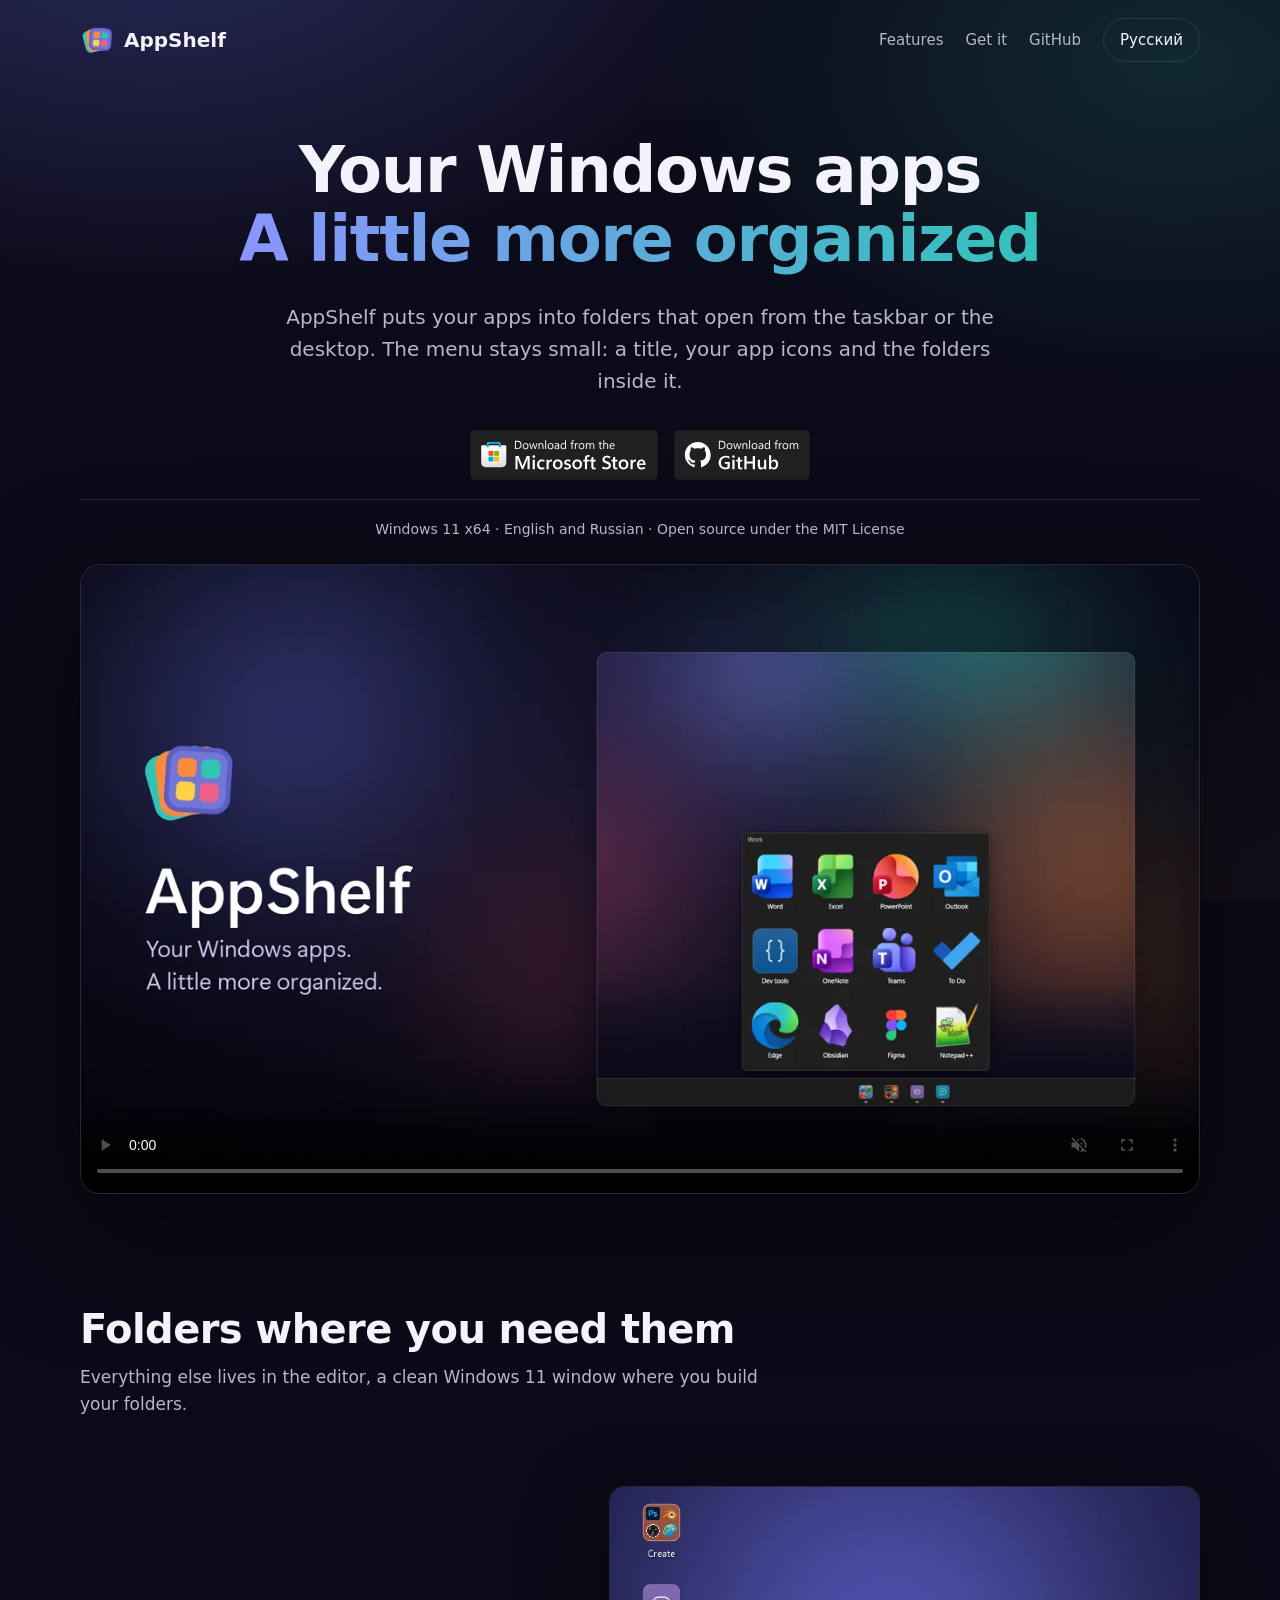
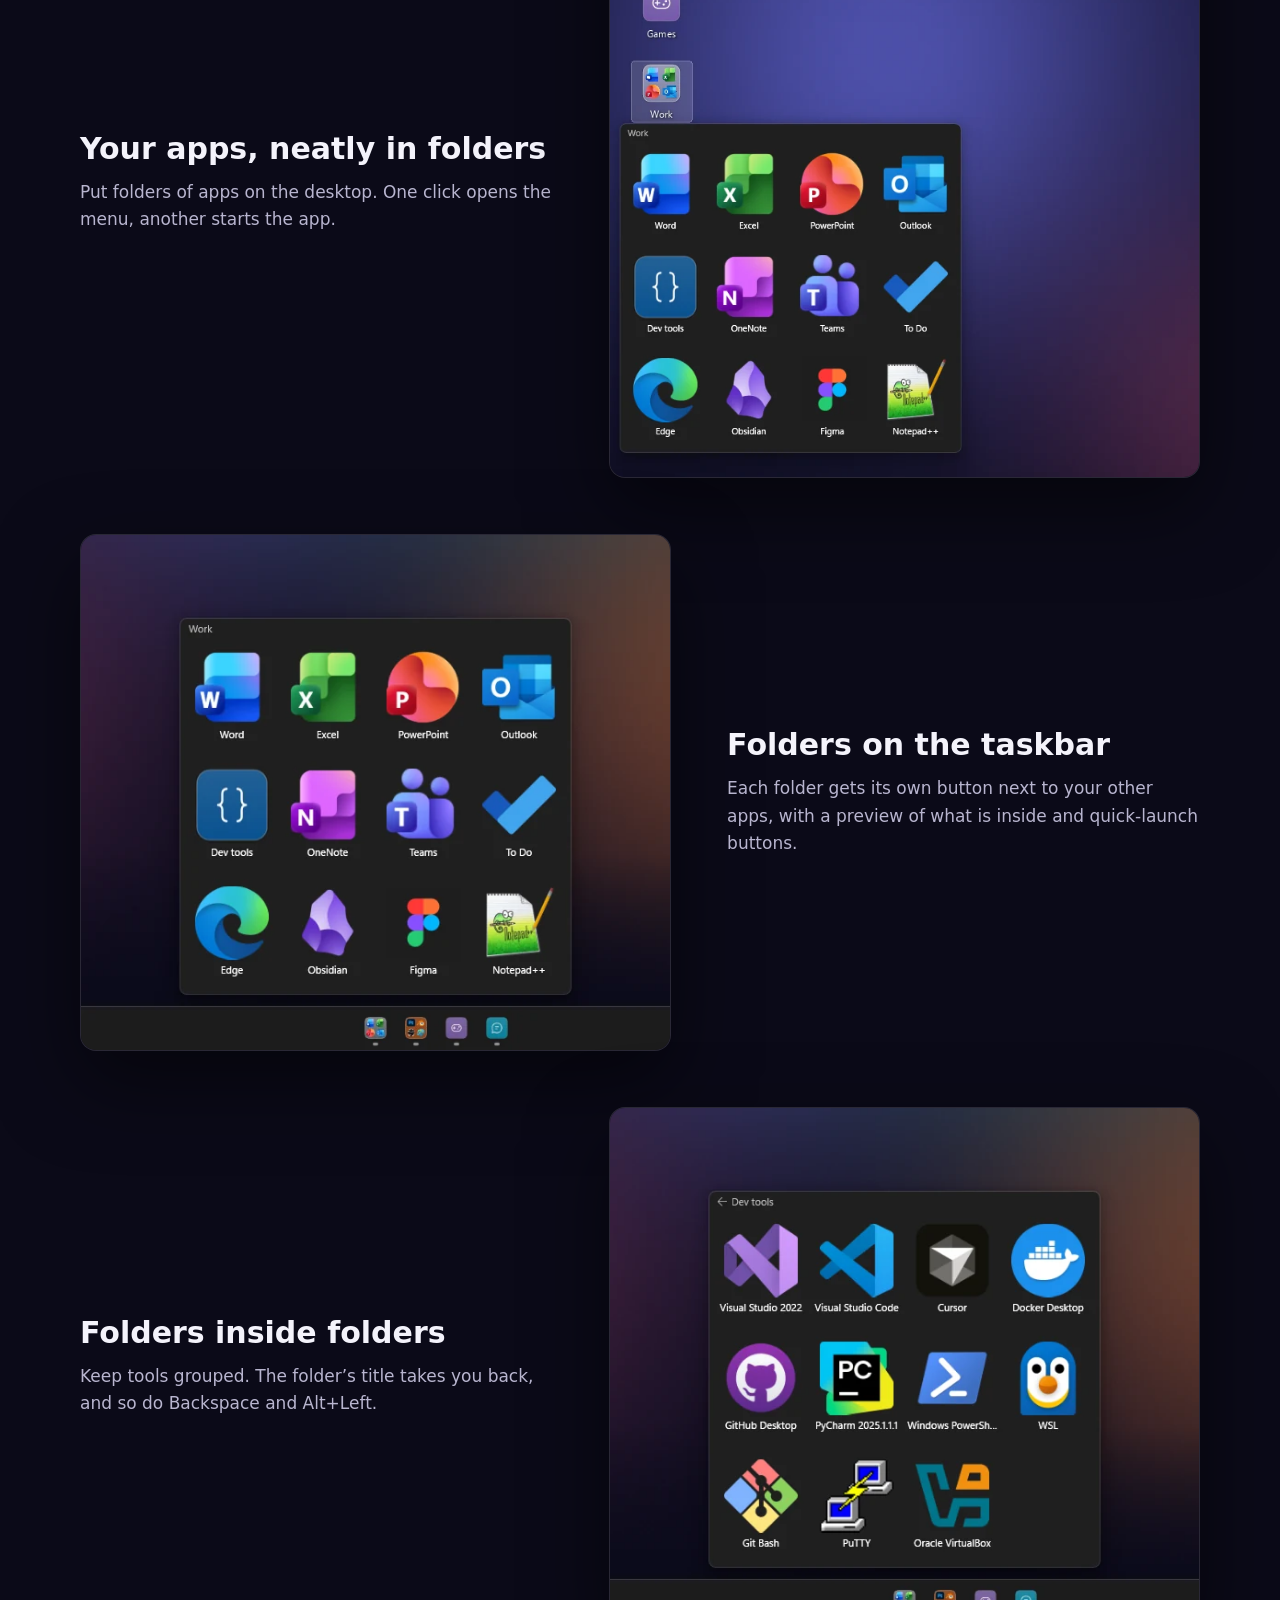
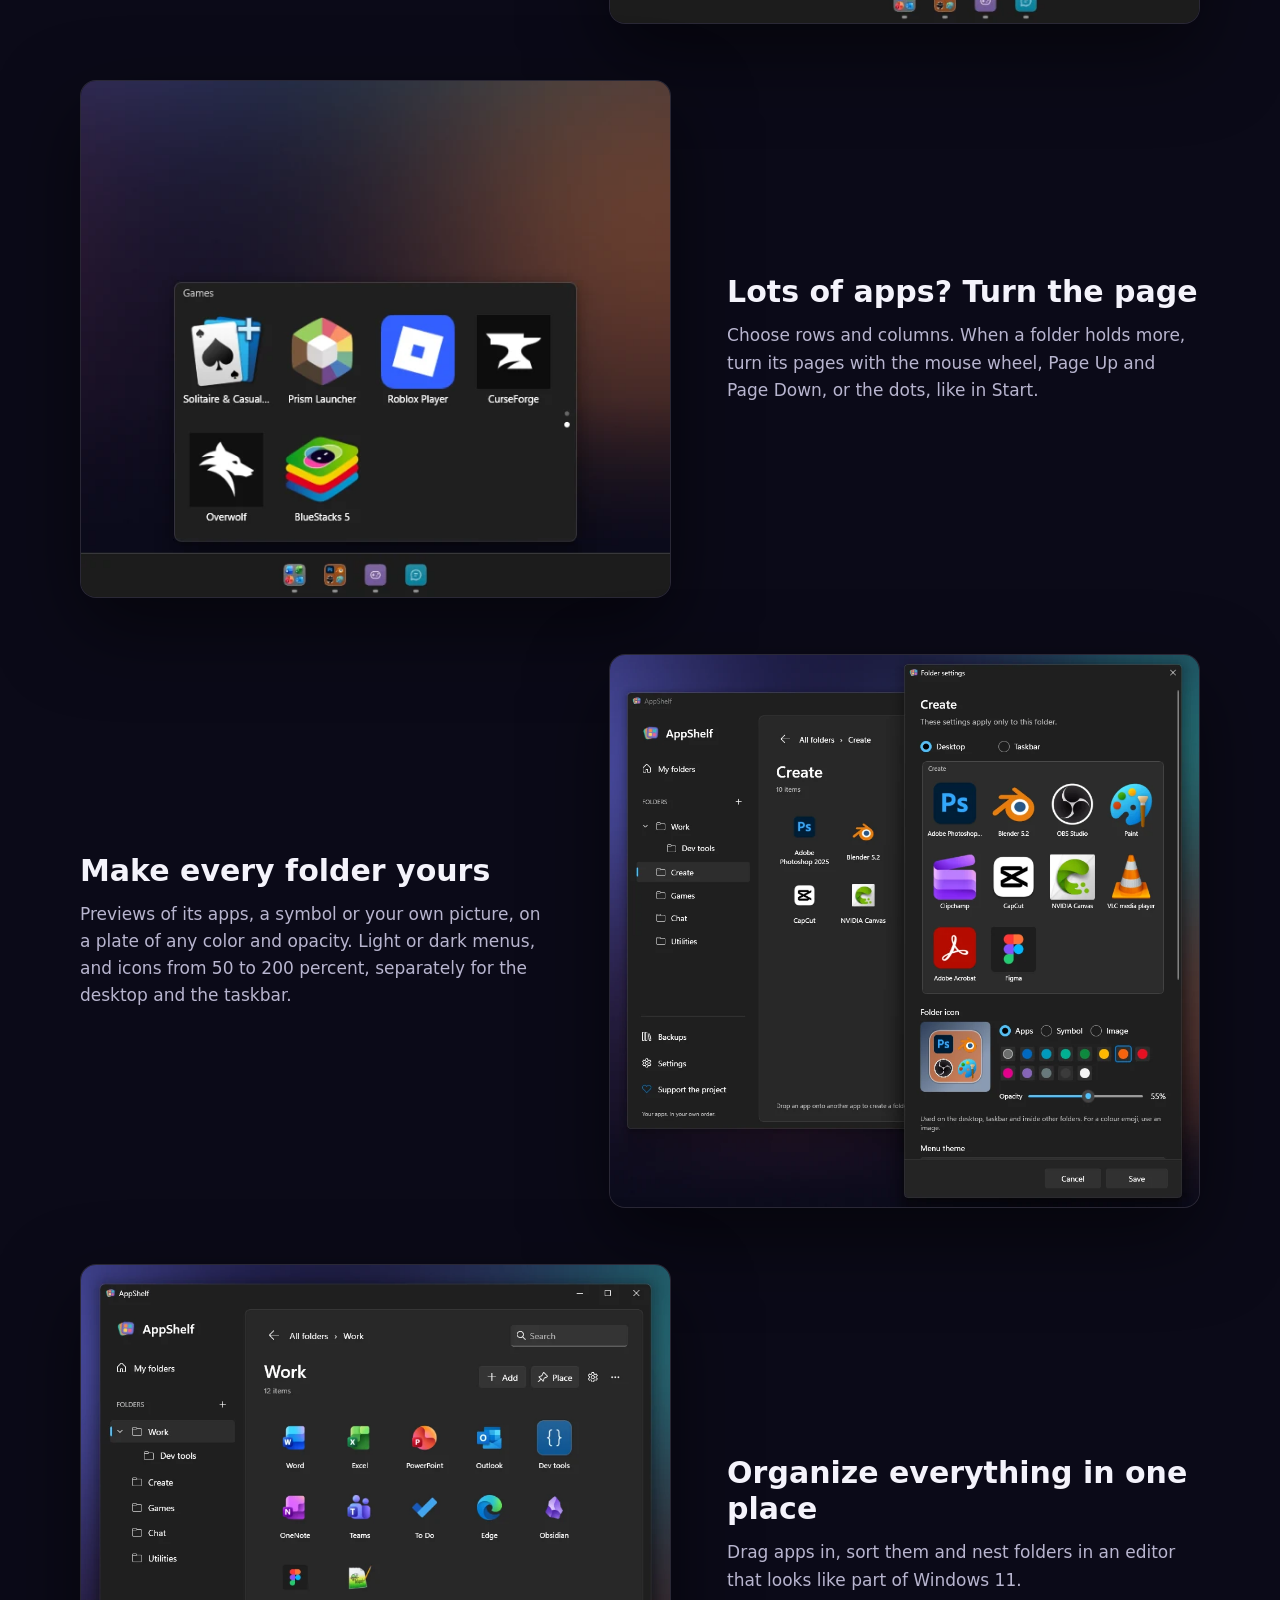
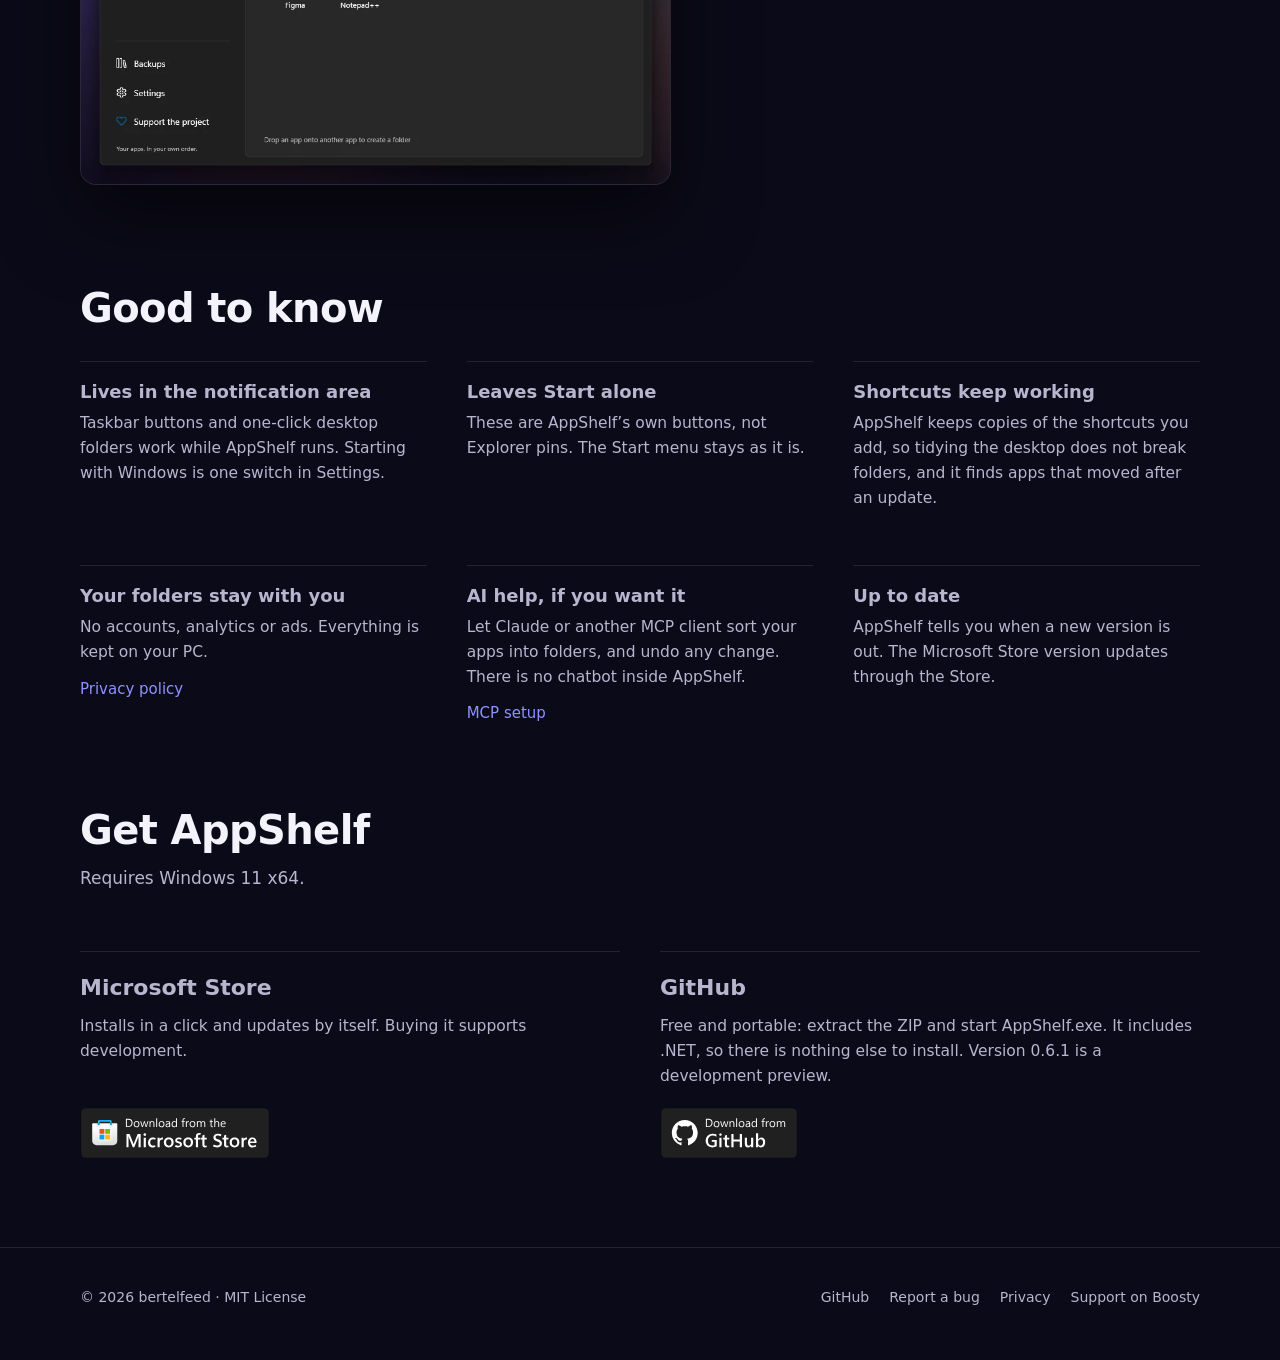
==== commit 07137a08: "fix(site): plain columns instead of boxed cards The notes and the download options sit in columns un" ====
--- a/site/index.html
+++ b/site/index.html
@@ -116,31 +116,31 @@
 
     <section class="wrap">
       <h2>Good to know</h2>
-      <div class="cards">
-        <div class="card">
-          <h3><span class="dot" style="background:var(--accent)"></span>Lives in the notification area</h3>
+      <div class="notes">
+        <div class="note">
+          <h3>Lives in the notification area</h3>
           <p>Taskbar buttons and one-click desktop folders work while AppShelf runs. Starting with Windows is one switch in Settings.</p>
         </div>
-        <div class="card">
-          <h3><span class="dot" style="background:var(--teal)"></span>Leaves Start alone</h3>
+        <div class="note">
+          <h3>Leaves Start alone</h3>
           <p>These are AppShelf’s own buttons, not Explorer pins. The Start menu stays as it is.</p>
         </div>
-        <div class="card">
-          <h3><span class="dot" style="background:var(--orange)"></span>Shortcuts keep working</h3>
+        <div class="note">
+          <h3>Shortcuts keep working</h3>
           <p>AppShelf keeps copies of the shortcuts you add, so tidying the desktop does not break folders, and it finds apps that moved after an update.</p>
         </div>
-        <div class="card">
-          <h3><span class="dot" style="background:var(--yellow)"></span>Your folders stay with you</h3>
+        <div class="note">
+          <h3>Your folders stay with you</h3>
           <p>No accounts, analytics or ads. Everything is kept on your PC.</p>
           <a class="more" href="https://github.com/bertelfeed/AppShelf/blob/main/PRIVACY.md">Privacy policy</a>
         </div>
-        <div class="card">
-          <h3><span class="dot" style="background:var(--pink)"></span>AI help, if you want it</h3>
+        <div class="note">
+          <h3>AI help, if you want it</h3>
           <p>Let Claude or another MCP client sort your apps into folders, and undo any change. There is no chatbot inside AppShelf.</p>
           <a class="more" href="https://github.com/bertelfeed/AppShelf/blob/main/MCP.md">MCP setup</a>
         </div>
-        <div class="card">
-          <h3><span class="dot" style="background:var(--accent-strong)"></span>Up to date</h3>
+        <div class="note">
+          <h3>Up to date</h3>
           <p>AppShelf tells you when a new version is out. The Microsoft Store version updates through the Store.</p>
         </div>
       </div>
@@ -150,14 +150,14 @@
       <h2>Get AppShelf</h2>
       <p class="intro">Requires Windows&nbsp;11 x64.</p>
       <div class="get">
-        <div class="card">
+        <div class="note">
           <h3>Microsoft Store</h3>
           <p>Installs in a click and updates by itself. Buying it supports development.</p>
           <div class="actions">
             <a class="badge" href="https://apps.microsoft.com/detail/9PBGTGLG9RD8"><img src="assets/store-en.svg" alt="Download from the Microsoft Store" width="190" height="52" loading="lazy"></a>
           </div>
         </div>
-        <div class="card">
+        <div class="note">
           <h3>GitHub</h3>
           <p>Free and portable: extract the ZIP and start AppShelf.exe. It includes .NET, so there is nothing else to install. Version 0.6.1 is a development preview.</p>
           <div class="actions">
--- a/site/assets/site.css
+++ b/site/assets/site.css
@@ -2,7 +2,6 @@
 :root {
   color-scheme: dark;
   --bg: #0b0a18;
-  --surface: rgba(255, 255, 255, 0.045);
   --line: rgba(255, 255, 255, 0.1);
   --text: #f4f3fb;
   --muted: #b8b5cf;
@@ -10,8 +9,6 @@
   --accent-strong: #8f92ff;
   --teal: #2ec4b6;
   --orange: #ff8a3d;
-  --yellow: #ffd23f;
-  --pink: #f25f8a;
   --radius: 16px;
   --font: "Segoe UI Variable Text", "Segoe UI", system-ui, -apple-system, sans-serif;
   --display: "Segoe UI Variable Display", "Segoe UI", system-ui, -apple-system, sans-serif;
@@ -89,21 +86,21 @@
   .feature:nth-child(even) .copy { order: 0; }
 }
 
-.cards { display: grid; grid-template-columns: repeat(3, 1fr); gap: 16px; }
-@media (max-width: 900px) { .cards { grid-template-columns: repeat(2, 1fr); } }
-@media (max-width: 600px) { .cards { grid-template-columns: 1fr; } }
-.card { background: var(--surface); border: 1px solid var(--line); border-radius: var(--radius); padding: 22px; }
-.card h3 { font: 600 18px/1.3 var(--display); margin: 0 0 8px; }
-.card p { color: var(--muted); font-size: 15.5px; margin: 0; }
-.card .more { display: inline-flex; align-items: center; min-height: 44px; margin-top: 2px; font-size: 15px; }
-.cards .card h3 { display: flex; align-items: baseline; gap: 10px; }
-.dot { flex: none; width: 10px; height: 10px; border-radius: 3px; }
+/* Notes and ways to get the app: plain columns under a hairline, no boxes. */
+.notes { display: grid; grid-template-columns: repeat(3, 1fr); gap: 36px 40px; }
+@media (max-width: 900px) { .notes { grid-template-columns: repeat(2, 1fr); } }
+@media (max-width: 600px) { .notes { grid-template-columns: 1fr; gap: 28px; } }
+.note { border-top: 1px solid var(--line); padding-top: 18px; }
+.note h3 { font: 600 18px/1.3 var(--display); margin: 0 0 8px; }
+.note p { color: var(--muted); font-size: 15.5px; margin: 0; }
+.note .more { display: inline-flex; align-items: center; min-height: 44px; margin-top: 2px; font-size: 15px; }
 
-.get { display: grid; grid-template-columns: repeat(2, 1fr); gap: 16px; }
+.get { display: grid; grid-template-columns: repeat(2, 1fr); gap: 36px 40px; }
 @media (max-width: 760px) { .get { grid-template-columns: 1fr; } }
-.get .card { padding: 28px; display: flex; flex-direction: column; gap: 14px; }
-.get .card h3 { font-size: 22px; margin: 0; }
-.get .card .actions { justify-content: flex-start; margin-top: auto; }
+.get .note { display: flex; flex-direction: column; gap: 12px; padding-top: 22px; }
+.get .note h3 { font-size: 22px; margin: 0; }
+.get .note p { margin-bottom: 6px; }
+.get .note .actions { justify-content: flex-start; margin-top: auto; }
 
 footer { margin-top: 88px; padding: 28px 0 40px; border-top: 1px solid var(--line); color: var(--muted); font-size: 14px; }
 footer .wrap { display: flex; flex-wrap: wrap; align-items: center; justify-content: space-between; gap: 4px 24px; }
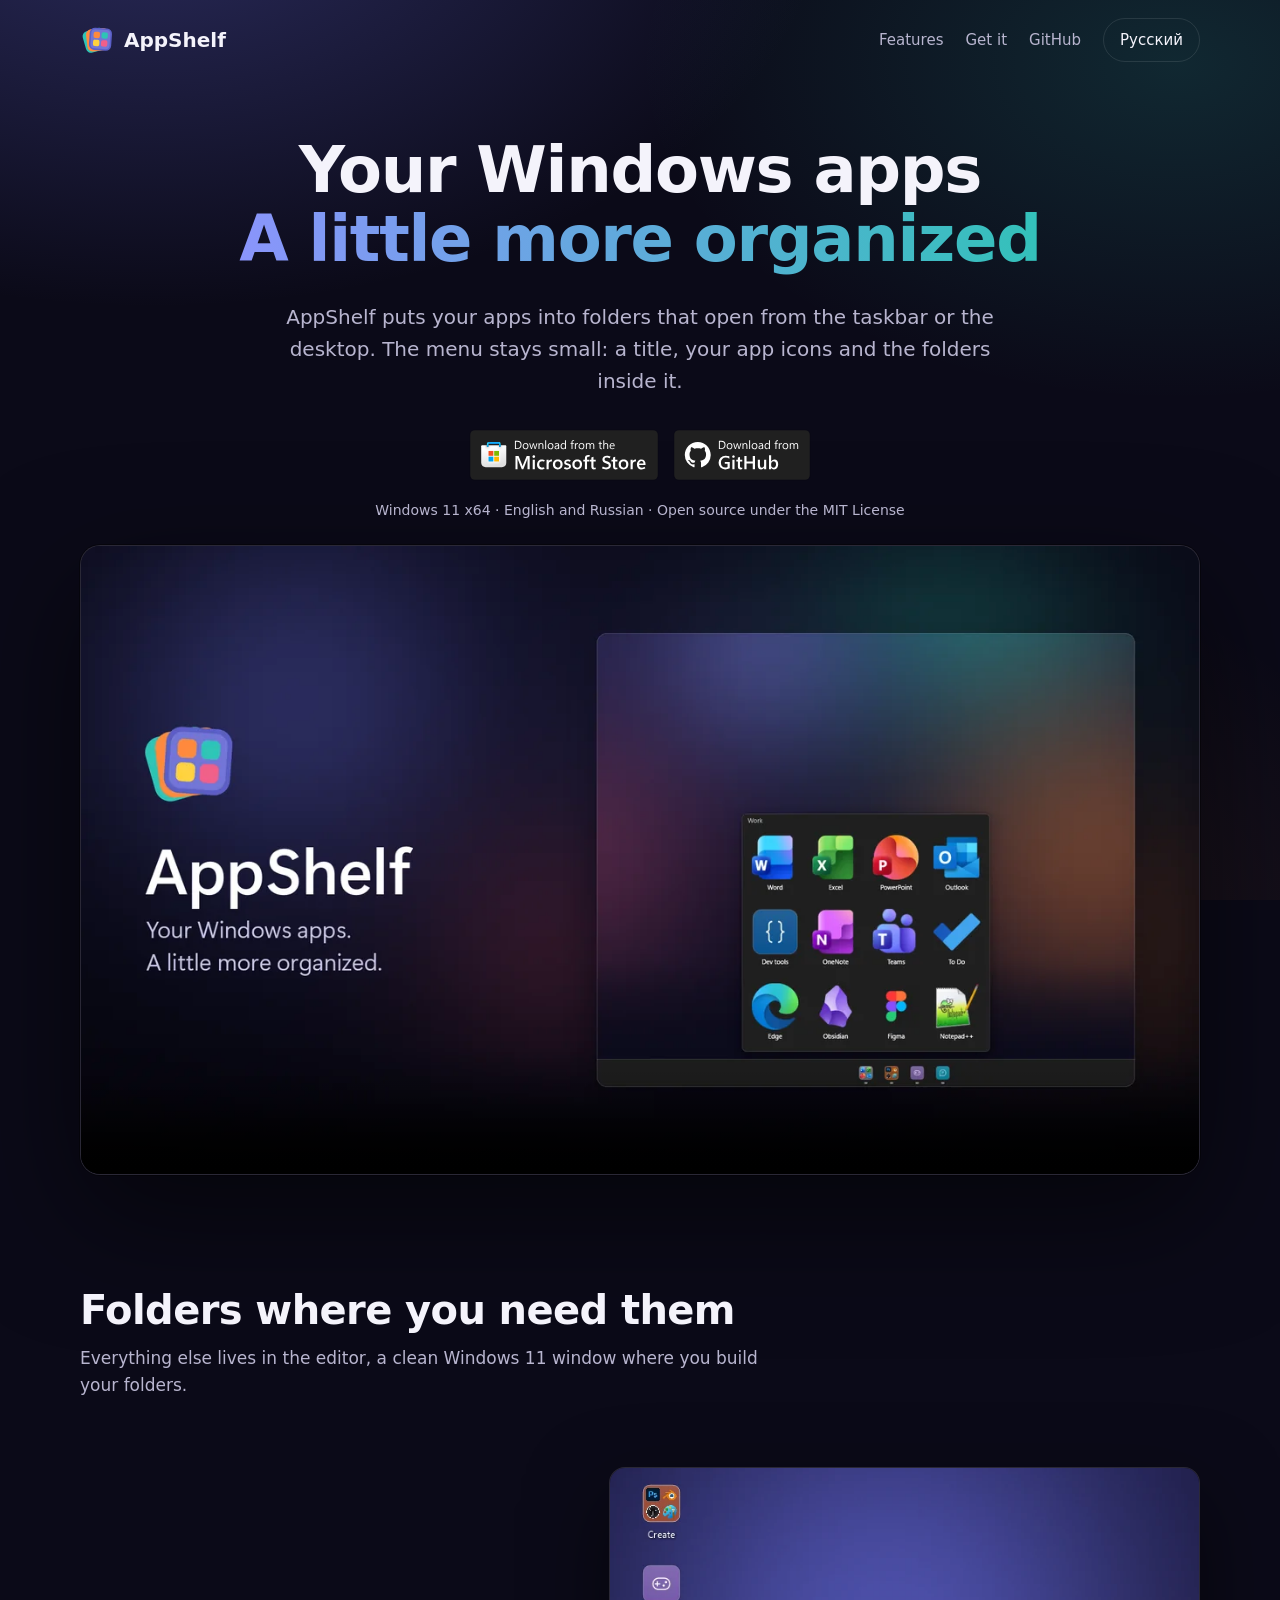
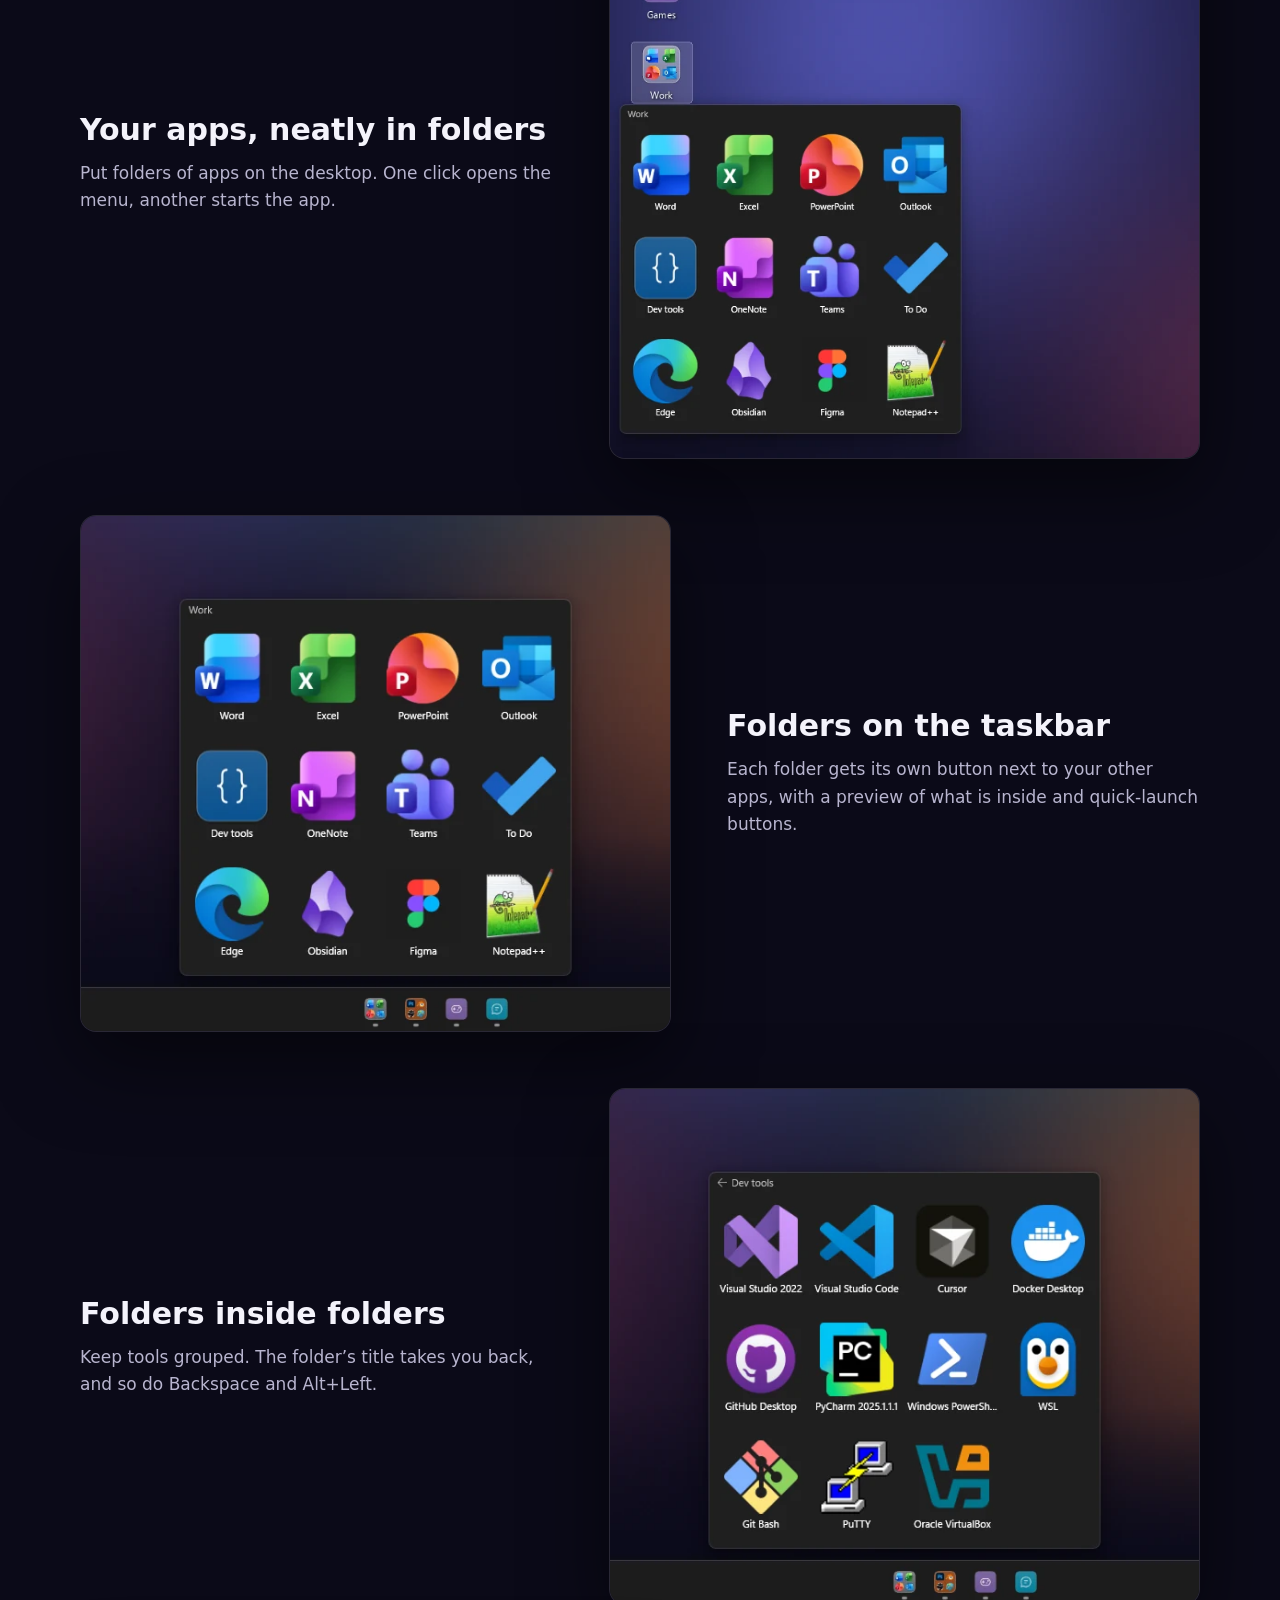
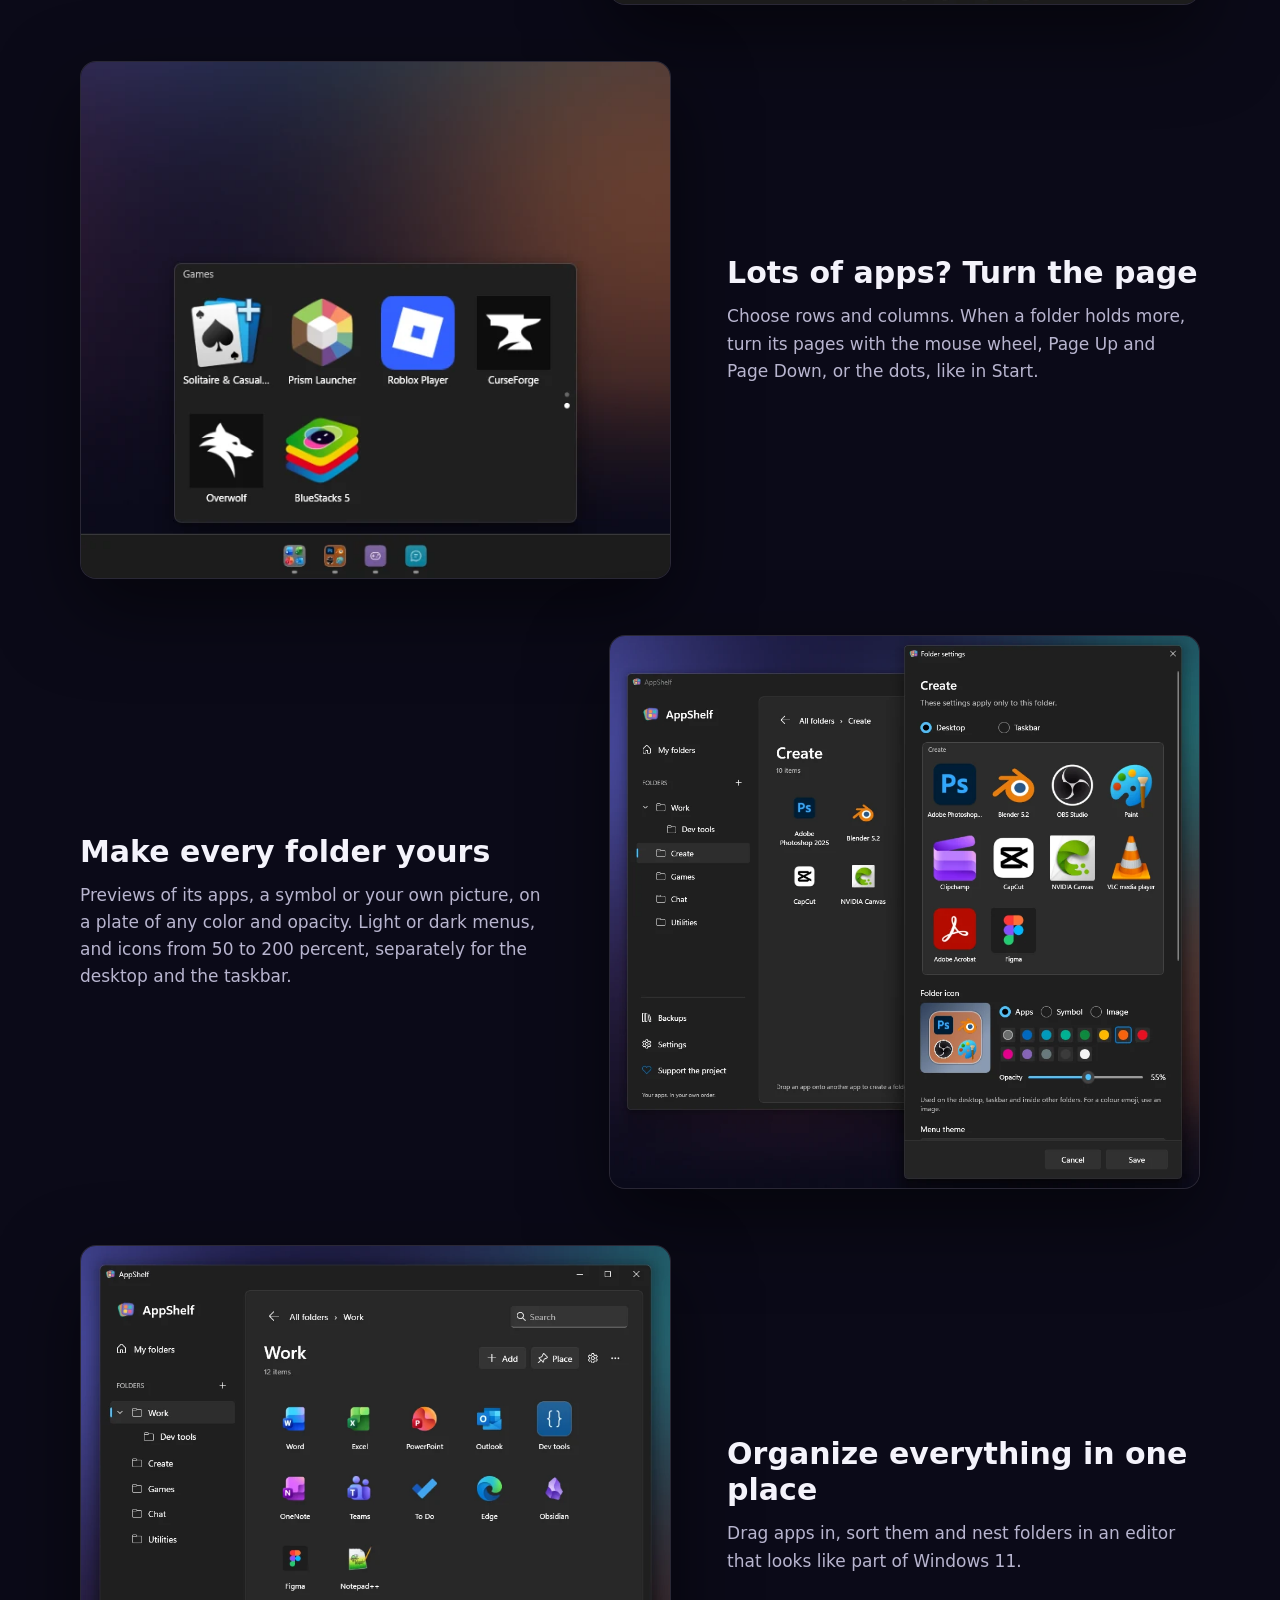
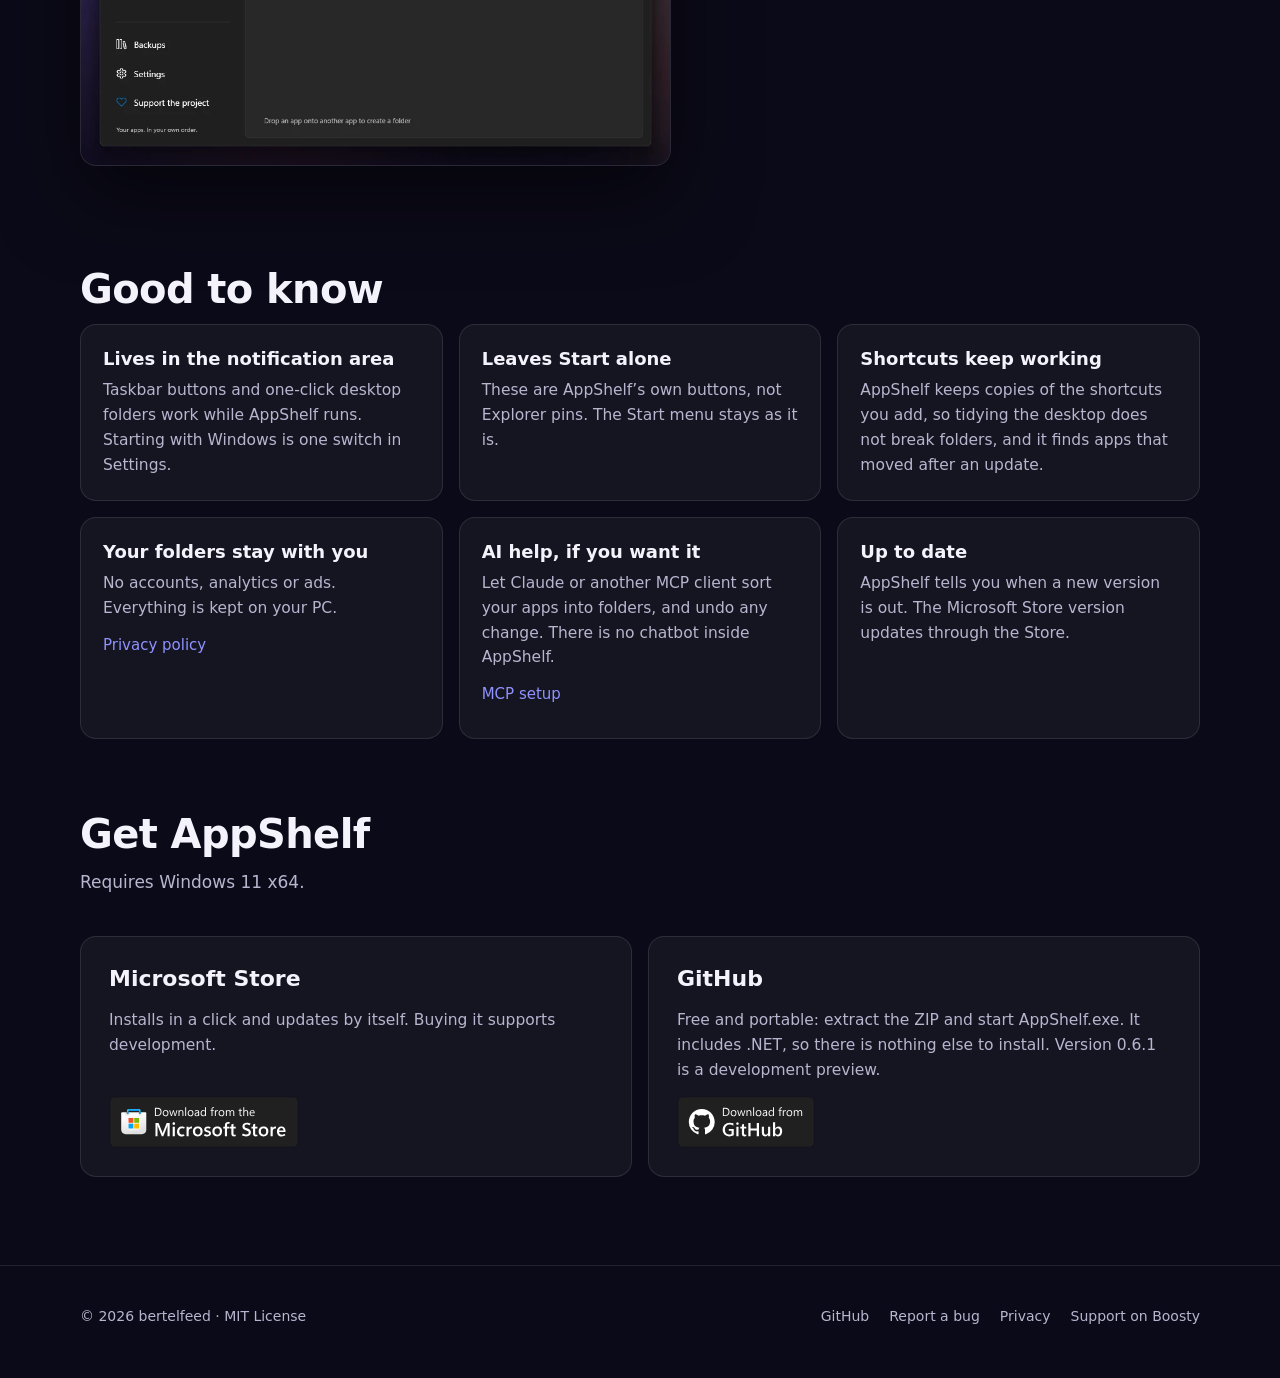
==== commit e702191b: "fix(site): boxed cards again, without the coloured squares The plain columns read as a wall of text;" ====
--- a/site/index.html
+++ b/site/index.html
@@ -116,30 +116,30 @@
 
     <section class="wrap">
       <h2>Good to know</h2>
-      <div class="notes">
-        <div class="note">
+      <div class="cards">
+        <div class="card">
           <h3>Lives in the notification area</h3>
           <p>Taskbar buttons and one-click desktop folders work while AppShelf runs. Starting with Windows is one switch in Settings.</p>
         </div>
-        <div class="note">
+        <div class="card">
           <h3>Leaves Start alone</h3>
           <p>These are AppShelf’s own buttons, not Explorer pins. The Start menu stays as it is.</p>
         </div>
-        <div class="note">
+        <div class="card">
           <h3>Shortcuts keep working</h3>
           <p>AppShelf keeps copies of the shortcuts you add, so tidying the desktop does not break folders, and it finds apps that moved after an update.</p>
         </div>
-        <div class="note">
+        <div class="card">
           <h3>Your folders stay with you</h3>
           <p>No accounts, analytics or ads. Everything is kept on your PC.</p>
           <a class="more" href="https://github.com/bertelfeed/AppShelf/blob/main/PRIVACY.md">Privacy policy</a>
         </div>
-        <div class="note">
+        <div class="card">
           <h3>AI help, if you want it</h3>
           <p>Let Claude or another MCP client sort your apps into folders, and undo any change. There is no chatbot inside AppShelf.</p>
           <a class="more" href="https://github.com/bertelfeed/AppShelf/blob/main/MCP.md">MCP setup</a>
         </div>
-        <div class="note">
+        <div class="card">
           <h3>Up to date</h3>
           <p>AppShelf tells you when a new version is out. The Microsoft Store version updates through the Store.</p>
         </div>
@@ -150,14 +150,14 @@
       <h2>Get AppShelf</h2>
       <p class="intro">Requires Windows&nbsp;11 x64.</p>
       <div class="get">
-        <div class="note">
+        <div class="card">
           <h3>Microsoft Store</h3>
           <p>Installs in a click and updates by itself. Buying it supports development.</p>
           <div class="actions">
             <a class="badge" href="https://apps.microsoft.com/detail/9PBGTGLG9RD8"><img src="assets/store-en.svg" alt="Download from the Microsoft Store" width="190" height="52" loading="lazy"></a>
           </div>
         </div>
-        <div class="note">
+        <div class="card">
           <h3>GitHub</h3>
           <p>Free and portable: extract the ZIP and start AppShelf.exe. It includes .NET, so there is nothing else to install. Version 0.6.1 is a development preview.</p>
           <div class="actions">
--- a/site/assets/site.css
+++ b/site/assets/site.css
@@ -2,6 +2,7 @@
 :root {
   color-scheme: dark;
   --bg: #0b0a18;
+  --surface: rgba(255, 255, 255, 0.045);
   --line: rgba(255, 255, 255, 0.1);
   --text: #f4f3fb;
   --muted: #b8b5cf;
@@ -86,21 +87,19 @@
   .feature:nth-child(even) .copy { order: 0; }
 }
 
-/* Notes and ways to get the app: plain columns under a hairline, no boxes. */
-.notes { display: grid; grid-template-columns: repeat(3, 1fr); gap: 36px 40px; }
-@media (max-width: 900px) { .notes { grid-template-columns: repeat(2, 1fr); } }
-@media (max-width: 600px) { .notes { grid-template-columns: 1fr; gap: 28px; } }
-.note { border-top: 1px solid var(--line); padding-top: 18px; }
-.note h3 { font: 600 18px/1.3 var(--display); margin: 0 0 8px; }
-.note p { color: var(--muted); font-size: 15.5px; margin: 0; }
-.note .more { display: inline-flex; align-items: center; min-height: 44px; margin-top: 2px; font-size: 15px; }
+.cards { display: grid; grid-template-columns: repeat(3, 1fr); gap: 16px; }
+@media (max-width: 900px) { .cards { grid-template-columns: repeat(2, 1fr); } }
+@media (max-width: 600px) { .cards { grid-template-columns: 1fr; } }
+.card { background: var(--surface); border: 1px solid var(--line); border-radius: var(--radius); padding: 22px; }
+.card h3 { font: 600 18px/1.3 var(--display); margin: 0 0 8px; }
+.card p { color: var(--muted); font-size: 15.5px; margin: 0; }
+.card .more { display: inline-flex; align-items: center; min-height: 44px; margin-top: 2px; font-size: 15px; }
 
-.get { display: grid; grid-template-columns: repeat(2, 1fr); gap: 36px 40px; }
+.get { display: grid; grid-template-columns: repeat(2, 1fr); gap: 16px; }
 @media (max-width: 760px) { .get { grid-template-columns: 1fr; } }
-.get .note { display: flex; flex-direction: column; gap: 12px; padding-top: 22px; }
-.get .note h3 { font-size: 22px; margin: 0; }
-.get .note p { margin-bottom: 6px; }
-.get .note .actions { justify-content: flex-start; margin-top: auto; }
+.get .card { padding: 28px; display: flex; flex-direction: column; gap: 14px; }
+.get .card h3 { font-size: 22px; margin: 0; }
+.get .card .actions { justify-content: flex-start; margin-top: auto; }
 
 footer { margin-top: 88px; padding: 28px 0 40px; border-top: 1px solid var(--line); color: var(--muted); font-size: 14px; }
 footer .wrap { display: flex; flex-wrap: wrap; align-items: center; justify-content: space-between; gap: 4px 24px; }
